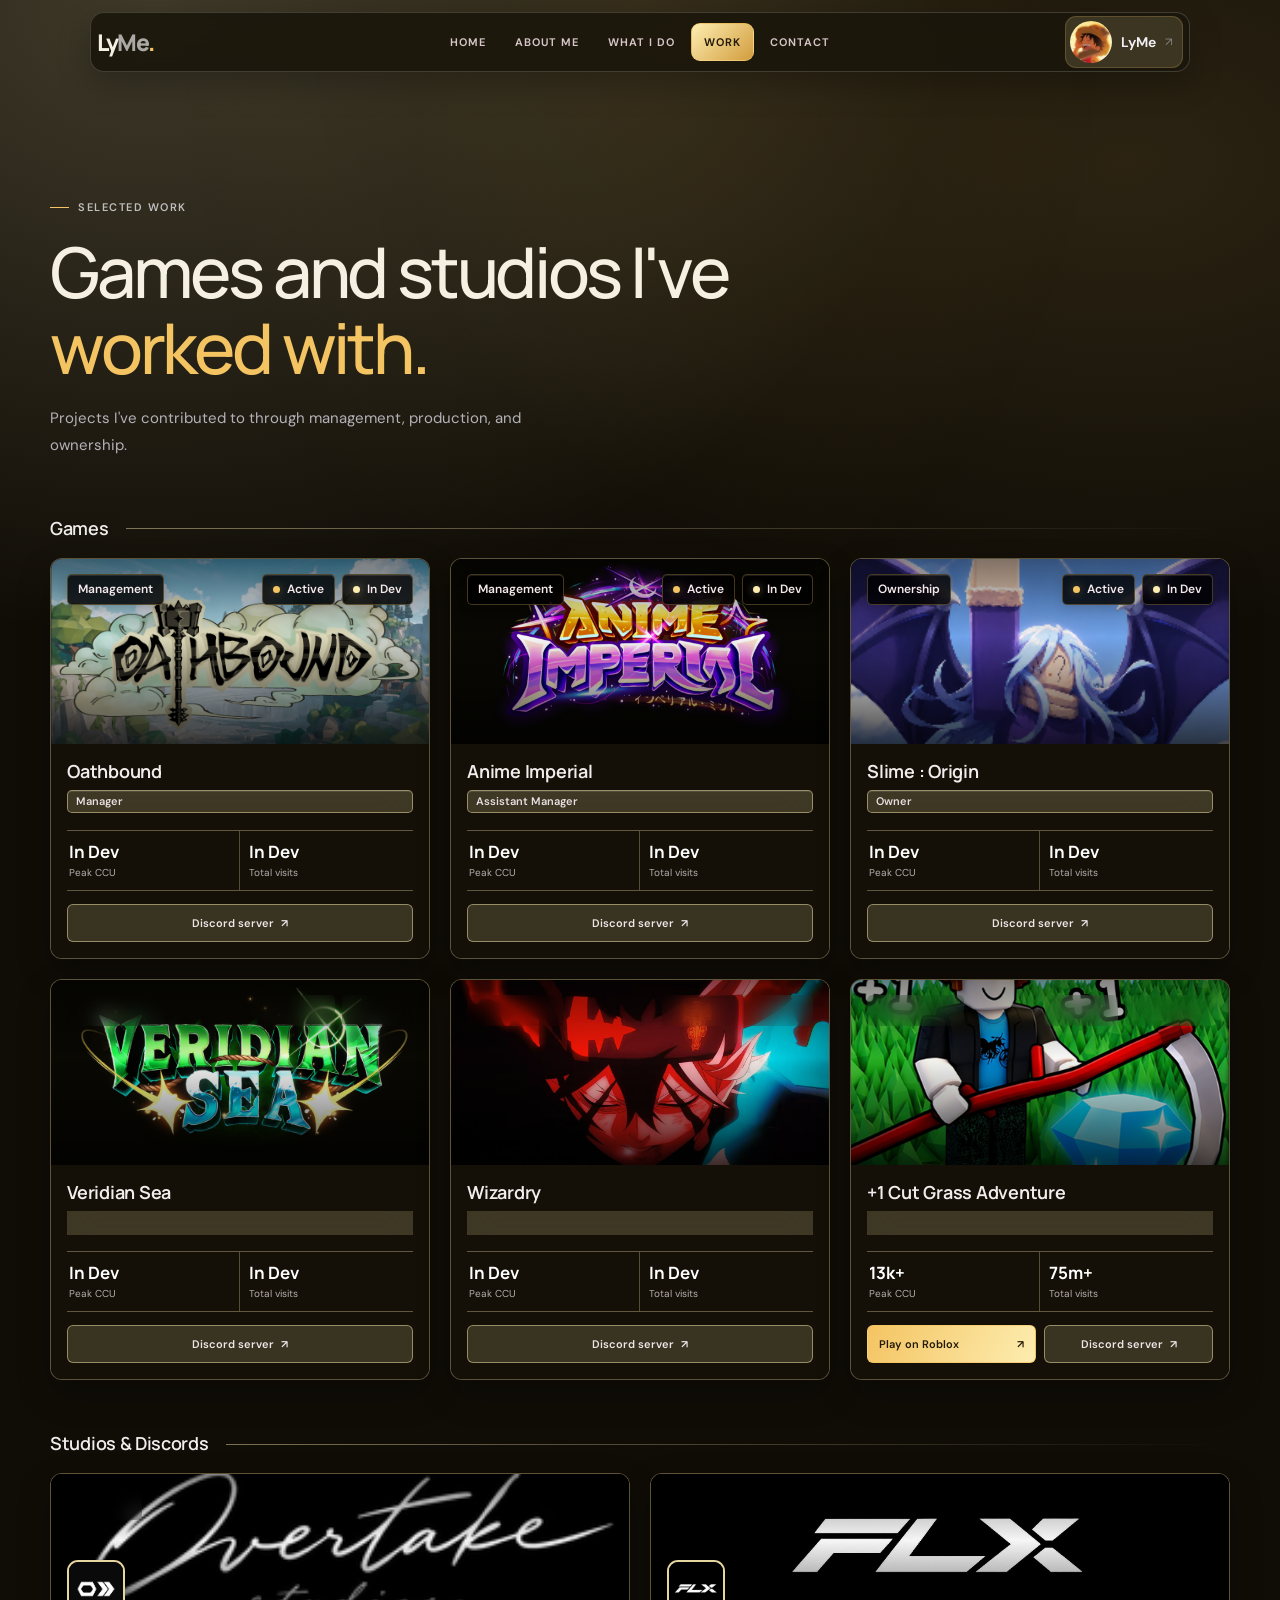
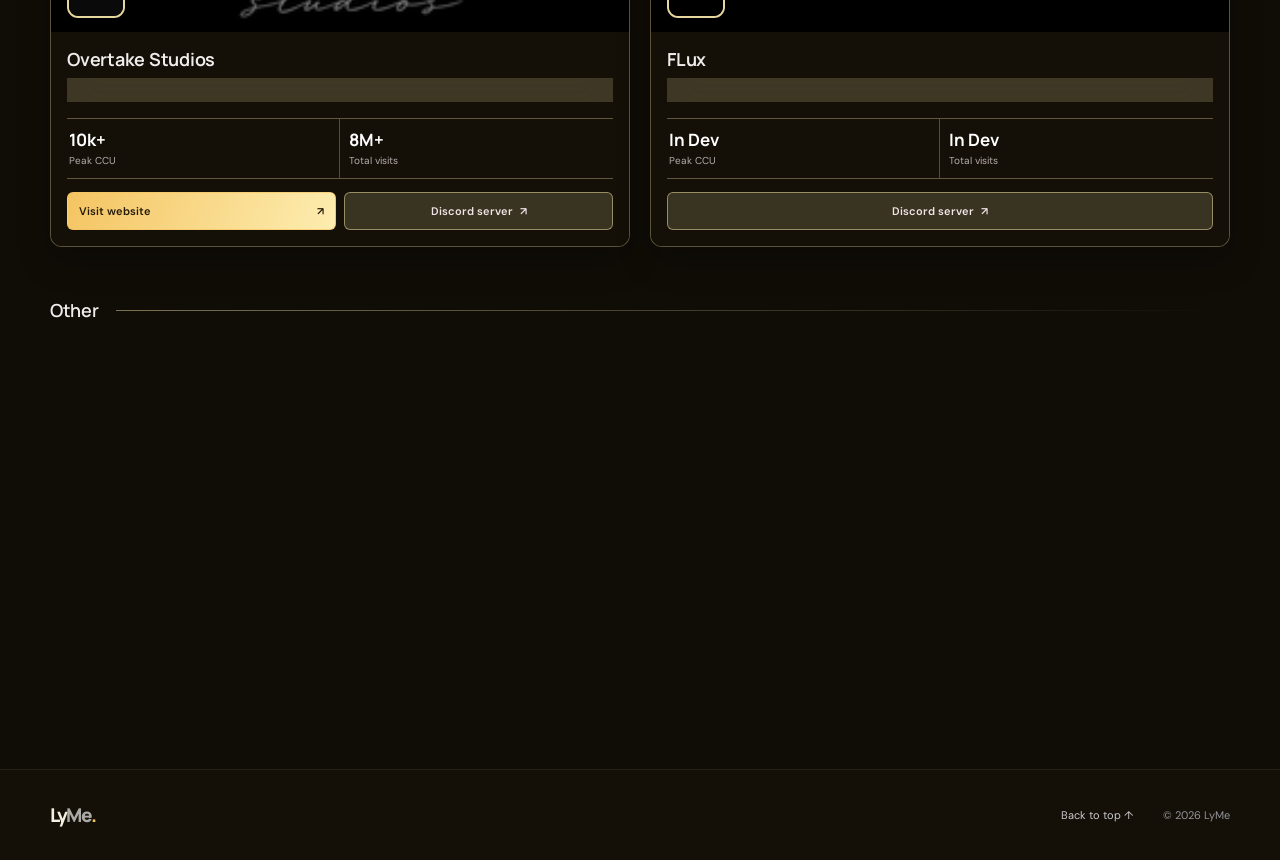
==== work.html @ c7f93bac "New Port" ====
<!doctype html>
<html lang="en">
  <head>
    <meta charset="UTF-8">
    <meta name="viewport" content="width=device-width, initial-scale=1">
    <meta name="theme-color" content="#100d07">
    <meta name="description" content="Games, studios, and communities LyMe has worked with.">
    <title>Work - LyMe</title>
    <link rel="preconnect" href="https://fonts.googleapis.com">
    <link rel="preconnect" href="https://fonts.gstatic.com" crossorigin>
    <link href="https://fonts.googleapis.com/css2?family=DM+Sans:wght@400;500;600;700&family=Manrope:wght@400;500;600;700;800&display=swap" rel="stylesheet">
    <link rel="stylesheet" href="styles.css">
    <script src="portfolio.js" defer></script>
  </head>
  <body data-page="work" data-section="work">
    <div class="page-transition" aria-hidden="true">
      <img src="pfp.jpg" alt="">
    </div>
    <a class="skip-link" href="#main">Skip to content</a>
    <header class="site-header">
      <nav class="nav shell" aria-label="Main navigation">
        <a class="wordmark" href="index.html#home" aria-label="LyMe home">Ly<span>Me</span><i>.</i></a>
        <button class="menu-toggle" type="button" aria-label="Open navigation" aria-expanded="false" aria-controls="nav-links">
          <span></span><span></span>
        </button>
        <div class="nav-links" id="nav-links">
          <a href="index.html#home">Home</a>
          <a href="index.html#about">About me</a>
          <a href="index.html#what-i-do">What I do</a>
          <a href="work.html" aria-current="page">Work</a>
          <a href="index.html#contact">Contact</a>
        </div>
        <a class="discord-chip" id="nav-discord-link" href="https://discord.com/users/1270007167541575854" aria-label="Discord profile">
          <span class="avatar-wrap avatar-wrap--small">
            <img class="discord-avatar" id="nav-avatar" alt="" hidden>
            <span class="avatar-fallback" id="nav-avatar-fallback" aria-hidden="true"></span>
          </span>
          <span class="discord-chip-copy">
            <span class="discord-name" id="nav-discord-name">LyMe</span>
          </span>
          <span class="chip-arrow" aria-hidden="true">↗</span>
        </a>
      </nav>
    </header>

    <main id="main">
      <section class="section work-section work-page-section" id="work">
        <div class="shell">
          <div class="work-page-intro reveal">
            <p class="eyebrow"><span class="eyebrow-line"></span> Selected work</p>
            <h1>Games and studios I've <span>worked with.</span></h1>
            <p>Projects I've contributed to through management, production, and ownership.</p>
          </div>
          <div id="project-groups">
            <section class="project-group" id="game-project-group" aria-labelledby="games-projects-heading">
              <div class="project-group-heading">
                <h2 id="games-projects-heading">Games</h2>
                <span aria-hidden="true"></span>
              </div>
              <div class="project-grid project-grid--games" id="game-project-grid" aria-live="polite"></div>
            </section>
            <section class="project-group" id="studio-project-group" aria-labelledby="studios-projects-heading">
              <div class="project-group-heading">
                <h2 id="studios-projects-heading">Studios &amp; Discords</h2>
                <span aria-hidden="true"></span>
              </div>
              <div class="project-grid project-grid--studios" id="studio-project-grid" aria-live="polite"></div>
            </section>
            <section class="project-group" id="other-project-group" aria-labelledby="other-projects-heading">
              <div class="project-group-heading">
                <h2 id="other-projects-heading">Other</h2>
                <span aria-hidden="true"></span>
              </div>
              <div class="project-grid project-grid--other" id="other-project-grid" aria-live="polite"></div>
            </section>
          </div>
          <div class="empty-work" id="empty-work" hidden>
            <span class="empty-mark">✳</span>
            <p>Good work takes care to show.</p>
            <span>Project details are being gathered. Check back soon.</span>
          </div>
          <template id="project-card-template">
            <article class="project-card reveal">
              <div class="game-banner">
                <img class="banner-image" alt="" loading="lazy" hidden>
                <video class="asset-video-preview" muted autoplay loop playsinline preload="metadata" hidden></video>
                <iframe class="asset-video-embed" title="Video preview" allow="autoplay; encrypted-media" loading="lazy" hidden></iframe>
                <div class="banner-placeholder" aria-hidden="true">
                  <span class="visual-orbit visual-orbit--one"></span>
                  <span class="visual-orbit visual-orbit--two"></span>
                  <span class="visual-symbol">✳</span>
                </div>
                <div class="banner-shade"></div>
                <div class="banner-topline">
                  <div class="project-tag-list" aria-label="Project tags"></div>
                  <div class="project-badges">
                    <span class="project-status project-status--lifecycle" hidden></span>
                    <span class="project-release-status" hidden></span>
                  </div>
                </div>
                <div class="project-banner-identity" hidden>
                  <img class="project-pfp" alt="" loading="lazy" hidden>
                  <span class="project-monogram" aria-hidden="true" hidden></span>
                </div>
                <button class="video-trigger" type="button" hidden aria-label="Play project video">▶ <span>Watch</span></button>
              </div>
              <div class="game-card-details">
                <h3 class="project-title"></h3>
                <span class="project-role" hidden></span>
                <p class="project-attribution" hidden></p>
                <div class="game-metrics"></div>
                <div class="game-card-links">
                  <a class="project-link" hidden target="_blank" rel="noopener noreferrer"><span class="project-link-label">View project</span><span aria-hidden="true">↗</span></a>
                  <a class="discord-server-link" hidden target="_blank" rel="noopener noreferrer"><span>Discord server</span><span aria-hidden="true">↗</span></a>
                </div>
              </div>
            </article>
          </template>
          <div class="video-modal" id="video-modal" hidden role="dialog" aria-modal="true" aria-label="Project video">
            <button class="video-close" type="button" aria-label="Close video">×</button>
            <div class="video-frame" id="video-frame"></div>
          </div>
        </div>
      </section>
    </main>

    <footer class="site-footer">
      <div class="shell footer-inner">
        <a class="wordmark footer-wordmark" href="index.html#home">Ly<span>Me</span><i>.</i></a>
        <a href="#main" class="back-to-top">Back to top ↑</a>
        <span class="copyright">© <span id="current-year"></span> LyMe</span>
      </div>
    </footer>
  </body>
</html>
---- styles.css ----
:root {
  color-scheme: dark;
  --page: #100d07;
  --panel: #191408;
  --panel-soft: rgba(244, 196, 98, 0.04);
  --text: #f5f0e2;
  --muted: #b9b09b;
  --quiet: #837b68;
  --line: rgba(253, 237, 176, 0.12);
  --accent: #f4c462;
  --accent-secondary: #fdedb0;
  --accent-rgb: 244,196,98;
  --accent-secondary-rgb: 253,237,176;
  --nav-tint-start: #f4c462;
  --nav-tint-end: #c99435;
  --hero-banner-image: url("banner.png"); /* Replace this URL to change the home hero banner. */
  --font-display: "Manrope", "DM Sans", sans-serif;
  --font-body: "DM Sans", sans-serif;
}

* { box-sizing: border-box; }
html { scroll-behavior: smooth; scroll-padding-top: 92px; }
body {
  --nav-tint-start: #f4c462;
  --nav-tint-end: #c99435;
  margin: 0;
  overflow-x: clip;
  background:
    radial-gradient(ellipse at 12% 0%, rgba(var(--accent-secondary-rgb),.2), transparent 50%),
    radial-gradient(ellipse at 88% 18%, rgba(var(--accent-rgb),.12), transparent 45%),
    var(--page);
  background-attachment: fixed;
  color: var(--text);
  font-family: var(--font-body);
  font-size: 16px;
  -webkit-font-smoothing: antialiased;
}
body::before {
  position: fixed;
  z-index: -1;
  inset: 0;
  background: radial-gradient(ellipse at 50% 2%, rgba(var(--accent-rgb),.07), transparent 52%);
  content: "";
  pointer-events: none;
}
body[data-section="about"] { --nav-tint-start: #fdedb0; --nav-tint-end: #c99435; }
body[data-section="what-i-do"] { --nav-tint-start: #f4c462; --nav-tint-end: #b9852b; }
body[data-section="work"] { --nav-tint-start: #fdedb0; --nav-tint-end: #d29d3e; }
body[data-section="contact"] { --nav-tint-start: #f4c462; --nav-tint-end: #b9852b; }
body.modal-open { overflow: hidden; }
a { color: inherit; text-decoration: none; }
button { color: inherit; font: inherit; }
button:focus-visible, a:focus-visible { outline: 2px solid var(--accent); outline-offset: 4px; }
.shell { width: min(1120px, calc(100% - 64px)); margin-inline: auto; }
.skip-link {
  position: fixed; z-index: 30; top: 10px; left: 10px; padding: 10px 14px;
  transform: translateY(-150%); border-radius: 8px; background: var(--accent); color: #fff;
}
.skip-link:focus { transform: translateY(0); }

.site-header {
  position: sticky; z-index: 10; top: 0; height: 72px; padding-top: 12px;
  background: transparent;
}
.nav { position: relative; height: 60px; display: flex; align-items: center; justify-content: space-between; }
.wordmark { font: 800 23px/1 var(--font-display); letter-spacing: -1.8px; }
.wordmark span { color: #aaa9a5; }
.wordmark i { color: var(--accent); font-style: normal; }
.nav-links { position: absolute; top: 50%; left: 50%; display: flex; align-items: center; gap: 3px; margin: 0; transform: translate(-50%, -50%); }
.nav-links a { display: inline-flex; min-height: 38px; align-items: center; justify-content: center; padding: 10px 12px; border: 1px solid transparent; border-radius: 9px; background: transparent; color: #d6c6c9; font-size: 11px; font-weight: 650; letter-spacing: 1px; text-transform: uppercase; transition: transform .2s ease, color .2s ease, border-color .2s ease, background .2s ease, box-shadow .2s ease; }
.nav-links a:hover, .nav-links a:focus-visible { transform: translateY(-1px); border-color: rgba(var(--accent-rgb),.48); background: linear-gradient(135deg, var(--accent), var(--accent-secondary)); color: #241a08; box-shadow: 0 6px 18px rgba(var(--accent-rgb),.22); }
.nav-links a[aria-current="page"], .nav-links a[aria-current="location"] { border-color: rgba(var(--accent-rgb),.48); background: linear-gradient(135deg, var(--nav-tint-start), var(--nav-tint-end)); color: #241a08; }
.nav-links a:hover::before, .nav-links a:focus-visible::before, .nav-links a[aria-current]::before { color: rgba(255,255,255,.78); }
.nav-links a:active { transform: translateY(0) scale(.98); }
.discord-chip {
  display: flex; align-items: center; gap: 9px; padding: 4px 9px 4px 4px; min-width: 0;
  border: 1px solid rgba(var(--accent-rgb),.2); border-radius: 11px;
  background: rgba(var(--accent-secondary-rgb),.14);
  box-shadow: none;
  transition: border-color .2s ease, background .2s ease, box-shadow .2s ease, transform .2s ease;
}
.discord-chip:hover { transform: translateY(-1px); border-color: rgba(var(--accent-rgb),.48); background: rgba(var(--accent-rgb),.18); box-shadow: 0 6px 18px rgba(var(--accent-rgb),.14); }
.avatar-wrap { position: relative; flex: 0 0 auto; display: grid; place-items: center; border-radius: 50%; background: #252523; }
.avatar-wrap--small { width: 42px; height: 42px; }
.avatar-wrap--large { width: 56px; height: 56px; }
.discord-avatar { width: 100%; height: 100%; border-radius: 50%; object-fit: cover; }
.avatar-fallback { display: grid; width: 100%; height: 100%; place-items: center; border-radius: 50%; background: radial-gradient(circle at 35% 25%, #41413a, #1c1c1b 75%); color: var(--accent); font: 700 15px var(--font-display); }
.discord-chip-copy { display: grid; gap: 3px; min-width: 0; }
.discord-name { overflow: hidden; max-width: 120px; color: #f3f1f5; font-size: 14px; font-weight: 650; text-overflow: ellipsis; white-space: nowrap; }
.chip-arrow { margin-left: auto; color: #85847f; font-size: 12px; }
.menu-toggle { display: none; }

.hero {
  min-height: 580px; display: grid; grid-template-columns: 1fr; align-items: center;
  padding-top: 46px; padding-bottom: 48px;
}
.hero-copy { position: relative; z-index: 1; max-width: 760px; padding-bottom: 8px; }
.eyebrow { display: flex; align-items: center; gap: 9px; margin: 0 0 25px; color: #c0bfc0; font-size: 11px; font-weight: 600; letter-spacing: 1.5px; text-transform: uppercase; }
.eyebrow-line { display: inline-block; width: 19px; height: 1px; background: var(--accent); }
h1, h2, h3, p { margin-top: 0; }
.hero h1 { margin: 0; font: 500 clamp(48px, 6.3vw, 77px)/1.04 var(--font-display); letter-spacing: -5px; }
.hero h1 span { color: var(--accent); }
.hero-intro { max-width: 455px; margin: 24px 0 27px; color: #b9b8b5; font-size: 16px; line-height: 1.8; }
.hero-intro strong { color: #e7e6e1; font-weight: 600; }
.hero-actions { display: flex; align-items: center; gap: 18px; }
.button { min-height: 48px; display: inline-flex; align-items: center; justify-content: center; gap: 16px; padding: 0 20px; border: 1px solid transparent; border-radius: 12px; font-size: 14px; font-weight: 600; transition: transform .2s ease, border-color .2s ease, background .2s ease, box-shadow .2s ease; }
.button:hover { transform: translateY(-2px); }
.button-primary { border-color: rgba(var(--accent-secondary-rgb),.55); background: linear-gradient(115deg, var(--accent), var(--accent-secondary)); color: #241a08; box-shadow: inset 0 1px 0 rgba(255,255,255,.25), 0 7px 24px rgba(var(--accent-rgb),.16); }
.button-primary:hover, .button-primary:active { background: linear-gradient(115deg, var(--accent-secondary), var(--accent)); }
.button-quiet { border-color: rgba(255,255,255,.14); background: linear-gradient(135deg, rgba(255,255,255,.09), rgba(255,255,255,.025)); color: #d1d0cc; box-shadow: inset 0 1px 0 rgba(255,255,255,.08), 0 5px 18px rgba(0,0,0,.12); backdrop-filter: blur(16px) saturate(140%); -webkit-backdrop-filter: blur(16px) saturate(140%); }
.button-quiet:hover { border-color: rgba(255,255,255,.25); background: linear-gradient(135deg, rgba(255,255,255,.13), rgba(255,255,255,.04)); box-shadow: inset 0 1px 0 rgba(255,255,255,.12), 0 8px 22px rgba(0,0,0,.18); }
.hero-footnote { display: flex; align-items: center; gap: 9px; margin-top: 57px; color: #a09f9b; font-size: 12px; }
.pulse-dot { width: 6px; height: 6px; border-radius: 50%; background: var(--accent); box-shadow: 0 0 12px rgba(var(--accent-rgb),.35); }

.signal-strip { display: grid; grid-template-columns: 1.25fr repeat(3, 1fr); align-items: center; gap: 25px; min-height: 95px; margin-top: 12px; border-top: 1px solid var(--line); border-bottom: 1px solid var(--line); }
.signal-strip > p { margin: 0; color: #a09e9b; font-size: 12px; line-height: 1.6; }
.signal-item { color: #d1cfd3; font-size: 13px; }
.signal-item span { margin-right: 12px; color: #6d6c67; font: 10px var(--font-display); }
.section { padding: 118px 0; }
.work-section { padding-bottom: 112px; }
.work-context { margin-bottom: 58px; }
.work-context-heading .eyebrow { margin-bottom: 20px; }
.work-context-heading h2 { font-size: clamp(43px, 5.5vw, 63px); }
.collaborations { display: flex; align-items: center; gap: 22px; min-height: 88px; margin-top: 42px; padding: 15px 20px; border: 1px solid rgba(var(--accent-secondary-rgb),.48); border-radius: 18px; background: linear-gradient(110deg, rgba(var(--accent-secondary-rgb),.24), rgba(0,0,0,.92)); box-shadow: inset 0 1px 0 rgba(var(--accent-rgb),.1); }
.collaborations-label { flex: 0 0 auto; color: var(--accent); font-size: 10px; font-weight: 700; letter-spacing: 1.5px; white-space: nowrap; }
.collaborator-list { display: flex; flex: 1; flex-wrap: wrap; align-items: center; gap: 10px; }
.collaborator { display: inline-flex; align-items: center; gap: 10px; min-height: 54px; padding: 7px 12px; border: 1px solid rgba(var(--accent-secondary-rgb),.46); border-radius: 12px; background: rgba(0,0,0,.76); color: #f5f0e2; font-size: 12px; font-weight: 600; transition: transform .2s ease, border-color .2s ease, background .2s ease; }
.collaborator-link:hover .collaborator { transform: translateY(-2px); border-color: rgba(var(--accent-rgb),.62); background: rgba(var(--accent-secondary-rgb),.28); }
.collaborator img { width: 36px; height: 36px; border-radius: 9px; object-fit: cover; }
.collaborator-link { display: inline-flex; border-radius: 12px; text-decoration: none; }
.collaborator-arrow { color: var(--accent); font-size: 14px; line-height: 1; }
.collaborations-empty { margin: 0; color: #aaa6b0; font-size: 12px; }
.approach-grid { display: grid; grid-template-columns: repeat(3, 1fr); gap: 36px; margin-bottom: 51px; }
.approach-card { min-height: 160px; padding: 20px; border: 1px solid rgba(255,255,255,.1); border-radius: 16px; background: linear-gradient(145deg, rgba(255,255,255,.065), rgba(255,255,255,.018) 65%, rgba(var(--accent-secondary-rgb),.07)); box-shadow: inset 0 1px 0 rgba(255,255,255,.075), 0 12px 30px rgba(0,0,0,.12); backdrop-filter: blur(18px) saturate(130%); -webkit-backdrop-filter: blur(18px) saturate(130%); }
.approach-number { display: block; margin-bottom: 19px; color: var(--accent); font: 600 12px var(--font-display); }
.approach-card h3 { margin-bottom: 9px; font: 700 16px var(--font-display); letter-spacing: -.35px; }
.approach-card p { max-width: 320px; margin: 0; color: #aaa7af; font-size: 14px; line-height: 1.8; }
.section-heading { display: flex; align-items: end; justify-content: space-between; gap: 40px; }
.section-heading .eyebrow, .about-intro .eyebrow, .contact-copy .eyebrow { margin-bottom: 20px; }
h2 { margin-bottom: 0; font: 500 clamp(37px, 5vw, 55px)/1.12 var(--font-display); letter-spacing: -3.1px; }
h2 span { color: var(--accent); }
.section-aside { max-width: 340px; margin: 0 5px 5px 0; color: #aaa9a5; font-size: 14px; line-height: 1.8; }
.work-note { display: block; margin-top: 8px; color: #85827f; font-size: 12px; }
.project-grid { display: grid; grid-template-columns: repeat(2, minmax(0, 1fr)); gap: 19px; }
.project-card { overflow: hidden; min-width: 0; border: 1px solid rgba(255,255,255,.12); border-radius: 18px; background: linear-gradient(145deg, rgba(255,255,255,.065), rgba(255,255,255,.018)); box-shadow: inset 0 1px 0 rgba(255,255,255,.075), 0 16px 40px rgba(0,0,0,.22); backdrop-filter: blur(18px) saturate(125%); -webkit-backdrop-filter: blur(18px) saturate(125%); transition: transform .25s ease, border-color .25s ease, box-shadow .25s ease; }
.project-card:hover { transform: translateY(-3px); border-color: rgba(var(--accent-rgb),.42); box-shadow: inset 0 1px 0 rgba(255,255,255,.1), 0 20px 46px rgba(0,0,0,.27), 0 0 24px rgba(var(--accent-rgb),.08); }
.game-banner { position: relative; height: 250px; overflow: hidden; background: radial-gradient(ellipse at 51% 42%, #45351b 0, #211a0d 45%, #141109 82%); }
.banner-image { position: absolute; inset: 0; width: 100%; height: 100%; object-fit: cover; object-position: center 42%; }
.asset-video-preview, .asset-video-embed { position: absolute; z-index: 0; inset: 0; width: 100%; height: 100%; border: 0; object-fit: cover; }
.asset-video-embed { pointer-events: none; }
.asset-video-preview[hidden], .asset-video-embed[hidden] { display: none; }
.project-card--video-showcase .game-banner { height: 320px; }
.project-card--video-showcase .banner-identity { right: 22px; bottom: 22px; left: 22px; }
.project-card--video-showcase .project-pfp, .project-card--video-showcase .project-monogram { display: none; }
.project-card--video-showcase .banner-title-group h3 { font-size: 26px; }
.project-card--video-showcase .video-trigger { right: 22px; bottom: 22px; min-height: 48px; padding: 12px 18px; border-color: rgba(255,255,255,.32); background: rgba(5,5,5,.72); font-size: 15px; font-weight: 700; }
.project-card--video-showcase .video-trigger span { margin-left: 7px; }
.project-card--video-showcase .video-trigger:hover { background: rgba(var(--accent-rgb),.2); }
.banner-placeholder { position: absolute; inset: 0; display: grid; place-items: center; overflow: hidden; }
.visual-orbit { position: absolute; width: 196px; height: 120px; border: 1px solid rgba(var(--accent-rgb),.25); border-radius: 50%; transform: rotate(-32deg); }
.visual-orbit--two { width: 130px; height: 196px; transform: rotate(43deg); border-color: rgba(255,255,255,.12); }
.visual-symbol { color: var(--accent); font-size: 35px; text-shadow: 0 0 24px rgba(var(--accent-rgb),.3); }
.banner-shade { position: absolute; inset: 0; background: linear-gradient(180deg, rgba(8,7,10,.55), transparent 38%, rgba(8,7,10,.12) 56%, rgba(8,7,10,.9)); }
.banner-topline { position: absolute; z-index: 1; inset: 15px 16px auto; display: flex; align-items: center; justify-content: space-between; gap: 12px; }
.project-tag-list { display: flex; flex-wrap: wrap; align-items: center; gap: 7px; max-width: calc(100% - 120px); }
.project-tag, .project-status, .project-release-status { display: inline-flex; align-items: center; min-height: 31px; padding: 6px 10px; border: 1px solid rgba(255,255,255,.2); border-radius: 10px; background: linear-gradient(135deg, rgba(24,22,27,.75), rgba(12,10,14,.55)); box-shadow: inset 0 1px 0 rgba(255,255,255,.1), 0 4px 12px rgba(0,0,0,.12); color: #f2edf4; font-size: 12px; font-weight: 600; backdrop-filter: blur(18px) saturate(140%); -webkit-backdrop-filter: blur(18px) saturate(140%); }
.project-badges { display: flex; flex-wrap: wrap; justify-content: end; gap: 7px; }
.project-status, .project-release-status { gap: 7px; }
.project-attribution { margin: 0; padding: 10px 18px 0; color: #8b8a8f; font-size: 12px; letter-spacing: .08em; text-transform: uppercase; }
.project-status::before, .project-release-status::before { width: 7px; height: 7px; border-radius: 50%; background: #9b98a0; content: ""; }
.project-status--active::before { background: var(--accent); box-shadow: 0 0 9px rgba(var(--accent-rgb),.4); }
.project-status--retired::before { background: #96919b; }
.project-release-status--in-dev::before, .project-release-status--in-development::before { background: var(--accent-secondary); box-shadow: 0 0 9px rgba(var(--accent-secondary-rgb),.4); }
.project-release-status--released::before { background: var(--accent); box-shadow: 0 0 9px rgba(var(--accent-rgb),.3); }
.project-status[hidden], .project-release-status[hidden], .banner-image[hidden], .banner-placeholder[hidden], .project-role[hidden], .video-trigger[hidden], .project-link[hidden], .discord-server-link[hidden] { display: none; }
.banner-identity { position: absolute; z-index: 1; right: 19px; bottom: 18px; left: 19px; display: flex; align-items: end; gap: 14px; }
.project-pfp, .project-monogram { display: grid; flex: 0 0 68px; width: 68px; height: 68px; place-items: center; overflow: hidden; border: 2px solid rgba(var(--accent-secondary-rgb),.8); border-radius: 15px; background: #241f10; box-shadow: 0 5px 20px rgba(0,0,0,.42); color: var(--accent); font: 700 21px var(--font-display); }
.project-pfp { object-fit: cover; }
.project-pfp[hidden], .project-monogram[hidden] { display: none; }
.banner-title-group { min-width: 0; padding-bottom: 2px; }
.banner-title-group h3 { margin: 0 0 5px; color: #fff; font: 700 23px/1.15 var(--font-display); letter-spacing: -.5px; text-shadow: 0 2px 12px rgba(0,0,0,.5); }
.project-role { display: inline-flex; align-items: center; min-height: 25px; padding: 4px 9px; border: 1px solid rgba(255,255,255,.23); border-radius: 9px; background: linear-gradient(135deg, rgba(24,22,27,.72), rgba(12,10,14,.53)); box-shadow: inset 0 1px 0 rgba(255,255,255,.1); color: #f0eaf2; font-size: 12px; font-weight: 600; backdrop-filter: blur(16px); -webkit-backdrop-filter: blur(16px); }
.video-trigger { position: absolute; z-index: 2; right: 15px; bottom: 16px; padding: 9px 12px; border: 1px solid rgba(255,255,255,.22); border-radius: 11px; background: linear-gradient(135deg, rgba(20,18,22,.78), rgba(5,5,5,.62)); box-shadow: inset 0 1px 0 rgba(255,255,255,.1), 0 7px 20px rgba(0,0,0,.2); font-size: 12px; cursor: pointer; backdrop-filter: blur(18px) saturate(140%); -webkit-backdrop-filter: blur(18px) saturate(140%); transition: color .2s ease, background .2s ease, border-color .2s ease, transform .2s ease, box-shadow .2s ease; }
.video-trigger:hover { transform: translateY(-2px); border-color: rgba(var(--accent-rgb),.62); background: rgba(var(--accent-rgb),.18); color: #f8f0db; box-shadow: 0 5px 18px rgba(var(--accent-rgb),.18); }
.video-trigger:focus-visible { outline: 2px solid var(--accent); outline-offset: 3px; }
.video-trigger span { margin-left: 5px; }
.game-card-details { padding: 0 18px 15px; background: linear-gradient(145deg, rgba(255,255,255,.018), rgba(255,255,255,.006)); }
.game-metrics { display: grid; grid-template-columns: repeat(4, minmax(0, 1fr)); border-bottom: 1px solid rgba(255,255,255,.09); }
.game-metrics:empty { display: none; }
.game-metric { display: grid; align-content: start; gap: 5px; min-width: 0; padding: 15px 9px 14px; border-right: 1px solid rgba(255,255,255,.08); }
.game-metric:first-child { padding-left: 2px; }
.game-metric:last-child { border-right: 0; }
.game-metric strong { overflow: hidden; color: #f4eff7; font: 700 18px/1.15 var(--font-display); text-overflow: ellipsis; white-space: nowrap; }
.game-metric span { color: #a9a4ae; font-size: 11px; line-height: 1.35; }
.game-card-links { display: flex; flex-wrap: wrap; gap: 17px; padding-top: 13px; }
.project-link, .discord-server-link { display: inline-flex; align-items: center; gap: 7px; color: #d8d2de; font-size: 12px; font-weight: 600; }
.project-link:hover { color: var(--accent); }
.discord-server-link:hover { color: var(--accent); }
.project-link span { margin-left: 5px; color: var(--accent); }
.project-status[hidden], .banner-image[hidden], .banner-placeholder[hidden], .project-role[hidden], .video-trigger[hidden], .project-link[hidden], .discord-server-link[hidden] { display: none; }
.empty-work { display: grid; min-height: 205px; place-content: center; justify-items: center; border: 1px dashed rgba(255,255,255,.12); border-radius: 13px; background: radial-gradient(ellipse at 50% 100%, rgba(var(--accent-secondary-rgb),.1), transparent 55%); text-align: center; }
.empty-work[hidden] { display: none; }
.empty-mark { margin-bottom: 10px; color: var(--accent); font-size: 20px; }
.empty-work p { margin-bottom: 8px; color: #e4e1e6; font: 500 17px var(--font-display); }
.empty-work > span:last-child { color: #aaa7af; font-size: 13px; }

.about-section { border-top: 1px solid rgba(255,255,255,.065); border-bottom: 1px solid rgba(255,255,255,.065); background: linear-gradient(110deg, rgba(255,255,255,.012), transparent 55%, rgba(var(--accent-secondary-rgb),.055)); }
.about-layout { display: grid; grid-template-columns: 1fr .9fr; align-items: center; gap: 100px; }
.about-intro h2 { margin-bottom: 24px; }
.about-intro > p:not(.eyebrow) { max-width: 460px; margin-bottom: 16px; color: #b9b7bd; font-size: 15px; line-height: 1.85; }
.text-link { display: inline-flex; gap: 15px; margin-top: 13px; color: #e5e2e8; font-size: 13px; }
.text-link span { color: var(--accent); }
.about-panel { position: relative; overflow: hidden; padding: 25px; border: 1px solid rgba(255,255,255,.13); border-radius: 18px; background: linear-gradient(140deg, rgba(255,255,255,.085), rgba(255,255,255,.025) 60%, rgba(var(--accent-secondary-rgb),.07)); box-shadow: inset 0 1px 0 rgba(255,255,255,.09), 0 22px 55px rgba(0,0,0,.24); backdrop-filter: blur(24px) saturate(135%); -webkit-backdrop-filter: blur(24px) saturate(135%); }
.about-panel::before { position: absolute; top: -100px; right: -100px; width: 220px; height: 220px; border-radius: 50%; background: rgba(var(--accent-rgb),.08); content: ""; filter: blur(35px); }
.panel-heading { position: relative; display: flex; align-items: center; justify-content: space-between; padding-bottom: 19px; border-bottom: 1px solid var(--line); color: #dedce1; font-size: 11px; letter-spacing: 1.1px; }
.panel-status { display: inline-flex; align-items: center; gap: 6px; color: #aaa7af; font-size: 11px; letter-spacing: 0; }
.panel-status i { width: 5px; height: 5px; border-radius: 50%; background: var(--accent); }
.skill-group { position: relative; margin-top: 24px; }
.skill-label { display: block; margin-bottom: 12px; color: #aaa7af; font-size: 10px; letter-spacing: 1px; }
.skill-pills { display: flex; flex-wrap: wrap; gap: 7px; }
.skill-pills span { padding: 8px 11px; border: 1px solid rgba(255,255,255,.11); border-radius: 9px; background: linear-gradient(135deg, rgba(255,255,255,.065), rgba(255,255,255,.018)); box-shadow: inset 0 1px 0 rgba(255,255,255,.055); color: #d3d1d6; font-size: 12px; backdrop-filter: blur(12px); -webkit-backdrop-filter: blur(12px); }
.panel-foot { display: flex; align-items: center; gap: 12px; margin-top: 27px; padding-top: 18px; border-top: 1px solid var(--line); color: #aaa7af; font-size: 12px; line-height: 1.7; }
.foot-star { color: var(--accent); font-size: 17px; }

.contact-section { position: relative; overflow: hidden; padding: 112px 0; }
.contact-glow { position: absolute; top: -170px; left: 22%; width: 590px; height: 400px; border-radius: 50%; background: radial-gradient(ellipse, rgba(var(--accent-secondary-rgb),.17), transparent 68%); filter: blur(18px); pointer-events: none; }
.contact-layout { position: relative; display: grid; grid-template-columns: 1fr .82fr; align-items: center; gap: 100px; }
.contact-copy h2 { margin-bottom: 19px; }
.contact-copy > p:not(.eyebrow) { max-width: 390px; margin-bottom: 22px; color: #b9b7bd; font-size: 15px; line-height: 1.8; }
.contact-button { gap: 12px; }
.contact-button svg { width: 16px; height: 16px; fill: currentColor; }
.contact-button span:last-child { margin-left: 10px; }
.contact-note { display: block; max-width: 310px; margin-top: 10px; color: #aaa7af; font-size: 12px; line-height: 1.6; }
.glass-panel { border: 1px solid rgba(255,255,255,.14); border-radius: 18px; background: linear-gradient(135deg, rgba(255,255,255,.085), rgba(255,255,255,.025) 60%, rgba(var(--accent-secondary-rgb),.06)); box-shadow: inset 0 1px 0 rgba(255,255,255,.1), 0 24px 58px rgba(0,0,0,.28); backdrop-filter: blur(26px) saturate(140%); -webkit-backdrop-filter: blur(26px) saturate(140%); }
.contact-profile { --profile-tilt: perspective(900px) rotateX(var(--profile-tilt-x, 0deg)) rotateY(var(--profile-tilt-y, 0deg)); overflow: hidden; padding: 0; transform: var(--profile-tilt) rotate(-1deg); transform-style: preserve-3d; will-change: transform; box-shadow: 0 28px 65px rgba(0,0,0,.48), 0 8px 24px rgba(var(--accent-rgb),.08); }
.profile-banner { position: relative; display: flex; height: 150px; align-items: start; overflow: hidden; padding: 20px 22px; background: #1b170d; }
.profile-banner-image { position: absolute; z-index: 0; inset: 0; display: block; width: 100%; height: 100%; object-fit: cover; }
.profile-banner-image[hidden] { display: none; }
.profile-banner::before { position: absolute; z-index: 0; inset: 0; background: radial-gradient(ellipse at 78% 32%, rgba(var(--accent-rgb),.2), transparent 43%), linear-gradient(125deg, #201707, #080808 62%, #090807); content: ""; }
.profile-banner.has-custom-banner::before { background: linear-gradient(180deg, rgba(0,0,0,.4), transparent 40%, rgba(0,0,0,.18)); }
.profile-banner::after { position: absolute; right: -28px; bottom: -88px; width: 230px; height: 160px; border: 1px solid rgba(230,190,240,.16); border-radius: 50%; content: ""; transform: rotate(-28deg); }
.profile-banner::after { right: 13px; bottom: -105px; width: 170px; border-color: rgba(255,255,255,.1); transform: rotate(27deg); }
.profile-banner.has-custom-banner::after { opacity: .35; }
.profile-banner span { position: relative; z-index: 1; padding: 6px 9px; border: 1px solid rgba(var(--accent-secondary-rgb),.38); border-radius: 5px; background: rgba(16,13,7,.76); color: var(--accent-secondary); font-size: 10px; font-weight: 700; letter-spacing: 1px; text-shadow: 0 1px 3px rgba(0,0,0,.7); }
.profile-content { padding: 0 22px 23px; }
.contact-profile .avatar-wrap--large { z-index: 1; width: 112px; height: 112px; margin-top: -56px; border: 4px solid #1b170d; border-radius: 25px; background: #28200e; box-shadow: 0 8px 26px rgba(0,0,0,.45); }
.contact-profile .discord-avatar, .contact-profile .avatar-fallback { border-radius: 20px; }
.contact-profile h3 { overflow: hidden; margin: 13px 0 3px; color: #f4f0f5; font: 700 22px/1.2 var(--font-display); letter-spacing: -.45px; text-overflow: ellipsis; white-space: nowrap; }
.profile-handle { margin: 0; color: #aaa5ad; font-size: 13px; }
.profile-tags { display: flex; flex-wrap: wrap; gap: 7px; margin-top: 17px; }
.profile-tags span { padding: 6px 9px; border: 1px solid rgba(255,255,255,.12); border-radius: 9px; background: linear-gradient(135deg, rgba(255,255,255,.07), rgba(255,255,255,.02)); box-shadow: inset 0 1px 0 rgba(255,255,255,.06); color: #d3cdd7; font-size: 10px; backdrop-filter: blur(12px); -webkit-backdrop-filter: blur(12px); }
.profile-bio { margin: 15px 0 0; color: #b9b5bd; font-size: 12px; line-height: 1.75; }
.profile-arrow { color: #b5b4ad; }

.site-footer { border-top: 1px solid rgba(255,255,255,.07); }
.footer-inner { min-height: 83px; display: flex; align-items: center; gap: 30px; }
.footer-wordmark { font-size: 19px; }
.back-to-top { margin-left: auto; color: #cbc8cf; font-size: 11px; }
.copyright { color: #96939b; font-size: 11px; }

.video-modal { position: fixed; z-index: 30; inset: 0; display: grid; place-items: center; padding: 28px; background: rgba(0,0,0,.74); backdrop-filter: blur(20px) saturate(125%); -webkit-backdrop-filter: blur(20px) saturate(125%); }
.video-modal[hidden] { display: none; }
.video-frame { width: min(900px, 100%); aspect-ratio: 16 / 9; overflow: hidden; border: 1px solid rgba(255,255,255,.2); border-radius: 18px; background: #000; box-shadow: inset 0 1px 0 rgba(255,255,255,.12), 0 28px 80px rgba(0,0,0,.52); }
.video-frame iframe, .video-frame video { width: 100%; height: 100%; border: 0; }
.video-close { position: absolute; top: 22px; right: 25px; width: 40px; height: 40px; border: 1px solid rgba(255,255,255,.24); border-radius: 50%; background: linear-gradient(135deg, rgba(255,255,255,.18), rgba(255,255,255,.055)); box-shadow: inset 0 1px 0 rgba(255,255,255,.15), 0 6px 18px rgba(0,0,0,.2); font-size: 24px; cursor: pointer; backdrop-filter: blur(18px); -webkit-backdrop-filter: blur(18px); }
.reveal { opacity: 0; transform: translateY(15px); transition: opacity .65s ease, transform .65s cubic-bezier(.2,.65,.3,1); }
.reveal.is-visible { opacity: 1; transform: translateY(0); }
.contact-profile.reveal { transform: var(--profile-tilt) rotate(-1deg) translateY(15px); }
.contact-profile.reveal.is-visible { transform: var(--profile-tilt) rotate(-1deg); }

@media (min-width: 1300px) { .hero { min-height: 625px; } }
@media (max-width: 850px) {
  .shell { width: min(100% - 44px, 700px); }
  .nav-links { gap: 3px; }
  .nav-links a { padding: 7px 6px; font-size: 12px; }
  .discord-chip { min-width: 155px; }
  .hero { min-height: 515px; }
  .hero h1 { font-size: clamp(48px, 7vw, 64px); letter-spacing: -3.8px; }
  .signal-strip { gap: 13px; }
  .signal-item { font-size: 12px; }
  .signal-item span { margin-right: 6px; }
  .about-layout, .contact-layout { gap: 44px; }
  .work-context { margin-bottom: 39px; }
  .work-context-heading h2 { font-size: clamp(42px, 7vw, 55px); }
  .approach-grid { gap: 20px; }
}
@media (max-width: 620px) {
  html { scroll-padding-top: 72px; }
  .shell { width: calc(100% - 38px); }
  .site-header { height: 66px; }
  .wordmark { font-size: 21px; }
  .nav { gap: 10px; }
  .menu-toggle { width: 36px; height: 36px; display: grid; align-content: center; justify-content: center; gap: 5px; order: 3; padding: 0; border: 1px solid rgba(255,255,255,.16); border-radius: 12px; background: linear-gradient(135deg, rgba(255,255,255,.1), rgba(255,255,255,.025)); box-shadow: inset 0 1px 0 rgba(255,255,255,.08); backdrop-filter: blur(16px); -webkit-backdrop-filter: blur(16px); }
  .menu-toggle span { width: 14px; height: 1px; background: #e3e2dc; transition: transform .2s ease; }
  .menu-toggle[aria-expanded="true"] span:first-child { transform: translateY(3px) rotate(45deg); }
  .menu-toggle[aria-expanded="true"] span:last-child { transform: translateY(-3px) rotate(-45deg); }
  .nav-links { position: absolute; top: 65px; right: 0; left: 0; display: none; margin: 0; padding: 9px 19px 15px; transform: none; border-bottom: 1px solid var(--line); background: linear-gradient(180deg, rgba(34,15,18,.97), rgba(14,8,10,.95)); backdrop-filter: blur(26px) saturate(140%); -webkit-backdrop-filter: blur(26px) saturate(140%); }
  .nav-links.is-open { display: grid; gap: 6px; }
  .nav-links a { justify-content: flex-start; padding: 12px 14px; }
  .discord-chip { min-width: 0; gap: 8px; margin-left: auto; padding: 5px 9px 5px 5px; border-radius: 14px; }
  .avatar-wrap--small { width: 35px; height: 35px; }
  .discord-name { max-width: 75px; font-size: 12px; }
  .chip-arrow { display: none; }
  .hero { min-height: unset; grid-template-columns: 1fr; padding-top: 67px; padding-bottom: 31px; }
  .eyebrow { margin-bottom: 19px; font-size: 10px; }
  .hero h1 { font-size: clamp(47px, 13vw, 67px); letter-spacing: -3.7px; }
  .hero-intro { max-width: 430px; margin: 18px 0 22px; font-size: 15px; }
  .button { min-height: 46px; padding-inline: 16px; font-size: 13px; }
  .hero-footnote { margin-top: 26px; font-size: 11px; }
  .signal-strip { grid-template-columns: 1fr 1fr; gap: 16px 12px; min-height: 0; padding: 20px 0; }
  .signal-strip > p { font-size: 11px; }
  .signal-item { font-size: 12px; }
  .section { padding: 81px 0; }
  .work-context { margin-bottom: 35px; }
  .work-context-heading h2 { font-size: clamp(39px, 10vw, 48px); }
  .collaborations { align-items: flex-start; flex-direction: column; gap: 11px; padding: 15px; }
  .collaborator-list { width: 100%; }
  .approach-grid { grid-template-columns: 1fr; gap: 9px; margin-bottom: 40px; }
  .approach-card { display: grid; grid-template-columns: 28px 1fr; column-gap: 12px; min-height: 0; padding: 15px; border-radius: 14px; }
  .approach-number { grid-row: 1 / span 2; margin: 2px 0 0; }
  .approach-card h3 { margin-bottom: 5px; font-size: 15px; }
  .approach-card p { max-width: 330px; font-size: 12px; }
  .section-heading { display: block; }
  h2 { font-size: clamp(37px, 10vw, 48px); letter-spacing: -2.4px; }
  .section-aside { max-width: 300px; margin: 15px 0 0; font-size: 13px; }
  .work-toolbar { align-items: start; gap: 12px; margin-top: 30px; }
  .project-grid { grid-template-columns: 1fr; gap: 12px; }
  .game-banner { height: 220px; }
  .project-card--video-showcase .game-banner { height: 260px; }
  .project-card--video-showcase .banner-identity { right: 13px; bottom: 14px; left: 13px; }
  .project-card--video-showcase .banner-title-group h3 { font-size: 20px; }
  .project-card--video-showcase .video-trigger { right: 13px; bottom: 14px; min-height: 42px; padding: 10px 13px; font-size: 13px; }
  .banner-topline { inset: 12px 12px auto; }
  .project-tag, .project-status, .project-release-status { min-height: 29px; padding: 5px 8px; font-size: 11px; }
  .banner-identity { right: 13px; bottom: 14px; left: 13px; gap: 10px; }
  .project-pfp, .project-monogram { flex-basis: 58px; width: 58px; height: 58px; border-radius: 12px; }
  .banner-title-group h3 { font-size: 20px; }
  .game-card-details { padding: 0 12px 12px; }
  .game-metrics { grid-template-columns: repeat(2, minmax(0, 1fr)); }
  .game-metric:nth-child(2) { border-right: 0; }
  .game-metric:nth-child(n+3) { border-top: 1px solid rgba(255,255,255,.08); }
  .game-metric { padding: 12px 8px; }
  .game-metric strong { font-size: 16px; }
  .game-metric span { font-size: 10px; }
  .about-layout, .contact-layout { grid-template-columns: 1fr; gap: 34px; }
  .about-section { padding: 78px 0; }
  .about-intro > p:not(.eyebrow) { font-size: 14px; }
  .about-panel { padding: 19px; }
  .contact-section { padding: 80px 0; }
  .contact-copy > p:not(.eyebrow) { font-size: 14px; }
  .profile-content { padding-right: 17px; padding-left: 17px; }
  .contact-profile h3 { font-size: 20px; }
  .footer-inner { min-height: 76px; flex-wrap: wrap; gap: 6px 14px; padding-top: 14px; padding-bottom: 14px; }
  .back-to-top { margin-left: 0; }
  .copyright { margin-left: auto; }
}

.shell { width: min(1180px, calc(100% - 64px)); }
.site-header { height: 72px; padding-top: 12px; border: 0; background: transparent; backdrop-filter: none; -webkit-backdrop-filter: none; }
.nav.shell { width: min(1100px, calc(100% - 44px)); height: 60px; padding: 6px; border: 1px solid rgba(255,255,255,.16); border-radius: 14px; background: rgba(27,22,12,.91); box-shadow: 0 12px 32px rgba(0,0,0,.26); backdrop-filter: blur(22px) saturate(135%); -webkit-backdrop-filter: blur(22px) saturate(135%); }
.hero { position: relative; isolation: isolate; overflow: clip; min-height: min(832px, 100svh); margin-top: -72px; padding-top: 157px; padding-bottom: 76px; }
.hero::before { position: absolute; z-index: -1; inset: 0; background-color: var(--page); background-image: linear-gradient(90deg, rgba(16,12,4,.72) 0%, rgba(16,12,4,.5) 48%, rgba(16,12,4,.35) 100%), radial-gradient(ellipse at 82% 55%, rgba(var(--accent-secondary-rgb),.16), transparent 48%), var(--hero-banner-image); background-position: center; background-size: cover; content: ""; pointer-events: none; filter: sepia(.12) saturate(1.1) brightness(1.08); }
.hero::after { position: absolute; z-index: -1; right: 0; bottom: 0; left: 0; height: 38%; background: linear-gradient(180deg, transparent, var(--page)); content: ""; pointer-events: none; }
.hero.shell { width: 100%; max-width: none; margin-inline: 0; padding-right: max(32px, calc((100% - 1180px) / 2)); padding-left: max(32px, calc((100% - 1180px) / 2)); }
.hero-copy { max-width: 1100px; padding-bottom: 0; }
.hero-copy.reveal { opacity: 1; transform: none; transition: none; }
.hero .eyebrow { margin-bottom: 28px; font-family: var(--font-display); font-size: 10px; letter-spacing: 1.8px; }
.hero h1 { max-width: 1120px; font-size: clamp(58px, 6.1vw, 88px); line-height: 1; letter-spacing: -.075em; }
.hero h1 span { color: var(--accent); }
.hero-intro { max-width: 570px; margin-top: 28px; font-size: 16px; }
.hero-footnote { margin-top: 39px; }
.signal-strip.reveal { opacity: 1; transform: none; transition: none; }
.signal-strip { min-height: 104px; margin-top: 0; }
.section { padding-top: 128px; padding-bottom: 128px; }
.work-context { align-items: start; gap: 9vw; margin-bottom: 68px; }
.work-context-heading h2 { max-width: 520px; }
.approach-grid { gap: 30px; margin-bottom: 74px; }
.approach-card { min-height: 145px; padding: 19px 0 0; border: 0; border-top: 1px solid var(--line); border-radius: 0; background: transparent; box-shadow: none; backdrop-filter: none; -webkit-backdrop-filter: none; }
.approach-number { margin-bottom: 22px; font-family: ui-monospace, SFMono-Regular, Consolas, monospace; font-size: 11px; }
.approach-card h3 { font-size: 17px; }
.section-heading { align-items: start; }
.section-aside { margin-top: 30px; }
.project-grid { gap: 17px; }
.project-card { border-radius: 9px; background: #141007; box-shadow: 0 12px 32px rgba(0,0,0,.2); backdrop-filter: none; -webkit-backdrop-filter: none; }
.game-banner { height: 275px; }
.project-tag, .project-status, .project-release-status { border-radius: 6px; backdrop-filter: blur(10px); -webkit-backdrop-filter: blur(10px); }
.game-card-details { background: #141007; }
.about-layout { gap: 9vw; }
.about-panel { border-radius: 9px; background: #141007; box-shadow: 0 16px 40px rgba(0,0,0,.2); backdrop-filter: none; -webkit-backdrop-filter: none; }
.about-panel::before { right: 0; width: 160px; }
.skill-pills span { border-radius: 5px; background: #1c180d; box-shadow: none; backdrop-filter: none; -webkit-backdrop-filter: none; }
.contact-section { padding-top: 128px; padding-bottom: 128px; }
.contact-glow { left: 22%; width: min(590px, 55%); }
.contact-layout { gap: 9vw; }
.contact-profile { border-radius: 9px; transform: var(--profile-tilt); box-shadow: 0 18px 45px rgba(0,0,0,.3); }
.contact-profile.reveal { transform: var(--profile-tilt) translateY(15px); }
.contact-profile.reveal.is-visible { transform: var(--profile-tilt) translateY(0); }
.profile-content { padding-bottom: 25px; }
.profile-tags span { border-radius: 5px; background: rgba(255,255,255,.035); box-shadow: none; backdrop-filter: none; -webkit-backdrop-filter: none; }
.site-footer { background: #141007; }
.footer-inner { min-height: 90px; }

@media (max-width: 850px) {
  .shell { width: min(calc(100% - 44px), 700px); }
  .hero { min-height: 570px; }
  .hero h1 { font-size: clamp(56px, 8vw, 76px); }
  .nav-links { gap: 3px; }
  .nav-links a { font-size: 12px; }
  .work-context { margin-bottom: 39px; }
  .approach-grid { gap: 20px; }
  .about-layout, .contact-layout { gap: 48px; }
}

@media (max-width: 620px) {
  .shell { width: calc(100% - 38px); }
  .site-header { height: 66px; }
  .hero { min-height: 0; margin-top: -66px; padding-top: 141px; padding-bottom: 54px; }
  .hero.shell { padding-right: 19px; padding-left: 19px; }
  .hero::after { height: 55%; }
  .hero h1 { font-size: clamp(48px, 12.5vw, 66px); line-height: 1.03; letter-spacing: -.075em; }
  .hero-intro { margin-top: 23px; font-size: 15px; }
  .hero-footnote { margin-top: 29px; }
  .signal-strip { min-height: 0; padding-top: 20px; padding-bottom: 20px; }
  .section { padding-top: 86px; padding-bottom: 86px; }
  .work-context { gap: 23px; margin-bottom: 46px; }
  .approach-grid { gap: 12px; margin-bottom: 53px; }
  .approach-card { min-height: 0; padding-top: 14px; }
  .approach-number { grid-row: 1 / span 2; margin-bottom: 0; }
  .section-aside { margin-top: 14px; }
  .project-grid { gap: 14px; }
  .game-banner { height: 230px; }
  .contact-section { padding-top: 86px; padding-bottom: 86px; }
  .contact-profile.reveal { transform: var(--profile-tilt) translateY(15px); }
  .contact-profile.reveal.is-visible { transform: var(--profile-tilt) translateY(0); }
}

@media (max-width: 780px) {
  .site-header { height: 66px; padding-top: 10px; }
  .nav.shell { width: calc(100% - 38px); height: 56px; padding: 5px; }
  .wordmark { font-size: 21px; }
  .nav { gap: 10px; }
  .hero { min-height: min(832px, 100svh); margin-top: -66px; padding-top: 151px; }
  .menu-toggle { width: 36px; height: 36px; display: grid; align-content: center; justify-content: center; gap: 5px; order: 3; padding: 0; border: 1px solid rgba(var(--accent-rgb),.32); border-radius: 12px; background: rgba(var(--accent-secondary-rgb),.2); box-shadow: none; transition: transform .2s ease, border-color .2s ease, background .2s ease; }
  .menu-toggle:hover { transform: translateY(-1px); border-color: rgba(var(--accent-rgb),.6); background: rgba(var(--accent-rgb),.24); }
  .menu-toggle span { width: 14px; height: 1px; background: #e3e2dc; transition: transform .2s ease; }
  .menu-toggle[aria-expanded="true"] span:first-child { transform: translateY(3px) rotate(45deg); }
  .menu-toggle[aria-expanded="true"] span:last-child { transform: translateY(-3px) rotate(-45deg); }
  .nav-links { top: calc(100% + 8px); right: 0; left: 0; display: none; width: auto; margin: 0; padding: 8px; transform: none; border: 1px solid rgba(var(--accent-rgb),.3); border-radius: 14px; background: rgba(28,22,10,.98); box-shadow: 0 12px 30px rgba(0,0,0,.32); backdrop-filter: blur(24px); -webkit-backdrop-filter: blur(24px); }
  .nav-links.is-open { display: grid; gap: 4px; }
  .nav-links a { min-height: 42px; justify-content: flex-start; padding: 11px 13px; font-size: 12px; }
  .discord-chip { min-width: 0; gap: 8px; margin-left: auto; padding: 4px 8px 4px 4px; border-radius: 12px; }
  .avatar-wrap--small { width: 35px; height: 35px; }
  .discord-name { max-width: 75px; font-size: 12px; }
  .chip-arrow { display: none; }
}

@media (max-width: 620px) {
  .hero { min-height: 0; padding-top: 141px; }
}

@media (prefers-reduced-motion: reduce) {
  *, *::before, *::after { scroll-behavior: auto !important; animation-duration: .01ms !important; animation-iteration-count: 1 !important; transition-duration: .01ms !important; }
  .reveal { opacity: 1; transform: none; }
  .contact-profile.reveal, .contact-profile.reveal.is-visible { transform: none; }
}

#project-groups { display: grid; gap: 48px; }
.project-group[hidden] { display: none; }
.project-grid--games { grid-template-columns: repeat(3, minmax(0, 1fr)); gap: 20px; }
.project-grid--studios { grid-template-columns: repeat(2, minmax(0, 1fr)); gap: 20px; }
.project-grid--other { grid-template-columns: repeat(3, minmax(0, 1fr)); gap: 20px; }
.project-group-heading { display: flex; align-items: center; gap: 17px; margin: 0 0 17px; }
.project-group-heading h2, .project-group-heading h3 { margin: 0; color: #f1eded; font: 600 18px/1.3 var(--font-display); letter-spacing: -.3px; }

.page-transition {
  position: fixed;
  z-index: 20;
  inset: 0;
  display: grid;
  place-items: center;
  transform: translateY(-102%);
  background:
    radial-gradient(ellipse at 50% 50%, rgba(var(--accent-rgb),.2), transparent 34%),
    linear-gradient(135deg, #1d170b, #100d07 62%, #211907);
  pointer-events: none;
  animation: page-curtain-reveal .8s cubic-bezier(.76, 0, .24, 1) both;
}

.page-transition img {
  width: clamp(160px, 30vw, 280px);
  aspect-ratio: 1;
  border: 4px solid rgba(var(--accent-secondary-rgb),.9);
  border-radius: 50%;
  object-fit: cover;
  box-shadow: 0 0 0 12px rgba(var(--accent-rgb),.12), 0 0 90px rgba(var(--accent-rgb),.34);
}

.page-leaving .page-transition {
  animation: page-curtain-cover .52s cubic-bezier(.76, 0, .24, 1) both;
}

.page-returning .page-transition {
  animation: page-curtain-reveal .8s cubic-bezier(.76, 0, .24, 1) both;
}

@keyframes page-curtain-reveal {
  from { transform: translateY(0); }
  to { transform: translateY(-102%); }
}

@keyframes page-curtain-cover {
  from { transform: translateY(-102%); }
  to { transform: translateY(0); }
}

@media (prefers-reduced-motion: reduce) {
  .page-transition { transform: translateY(-102%); animation: none; }
}
.project-group-heading > span { height: 1px; flex: 1; background: linear-gradient(90deg, rgba(var(--accent-secondary-rgb),.45), transparent); }
.project-card { display: flex; flex-direction: column; border: 1px solid rgba(var(--accent-secondary-rgb),.3); border-radius: 12px; background: #141007; box-shadow: 0 14px 34px rgba(0,0,0,.24); }
.project-card:hover { border-color: rgba(var(--accent-rgb),.42); box-shadow: 0 18px 40px rgba(0,0,0,.32); }
.game-banner { height: 185px; flex: 0 0 auto; background: #090803; }
.project-card--studio .game-banner, .project-card--other .game-banner { height: 158px; }
.banner-image { object-position: center; }
.banner-shade { background: linear-gradient(180deg, rgba(0,0,0,.48), rgba(0,0,0,.03) 42%, rgba(0,0,0,.72)); }
.banner-placeholder { background: radial-gradient(ellipse at 50% 46%, #624a20, #100d07 70%); }
.visual-orbit { border-color: rgba(var(--accent-rgb),.28); }
.visual-symbol { color: var(--accent); text-shadow: 0 0 24px rgba(var(--accent-rgb),.32); }
.project-tag, .project-status, .project-release-status { border-color: rgba(var(--accent-rgb),.28); border-radius: 5px; background: rgba(0,0,0,.82); color: #f5e9eb; }
.project-status--active::before { background: var(--accent); box-shadow: 0 0 9px rgba(var(--accent-rgb),.35); }
.project-status--retired::before { background: #a4afbd; }
.project-release-status--in-dev::before, .project-release-status--in-development::before { background: var(--accent-secondary); box-shadow: 0 0 9px rgba(var(--accent-secondary-rgb),.45); }
.project-release-status--released::before { background: var(--accent); box-shadow: 0 0 9px rgba(var(--accent-rgb),.3); }
.project-banner-identity { position: absolute; z-index: 1; bottom: 14px; left: 16px; display: flex; align-items: center; }
.project-banner-identity[hidden] { display: none; }
.project-banner-identity .project-pfp, .project-banner-identity .project-monogram { flex-basis: 58px; width: 58px; height: 58px; border: 2px solid rgba(var(--accent-secondary-rgb),.9); border-radius: 11px; background: #140f06; color: var(--accent); }
.game-card-details { display: flex; min-width: 0; flex: 1; flex-direction: column; padding: 16px; background: #141007; }
.game-card-details[hidden] { display: none; }
.project-title { margin: 0 0 7px; color: #f1eded; font: 650 18px/1.3 var(--font-display); letter-spacing: -.25px; }
.project-role { min-height: 23px; margin-bottom: 5px; padding: 3px 8px; border-color: rgba(var(--accent-secondary-rgb),.48); border-radius: 5px; background: rgba(var(--accent-secondary-rgb),.18); color: #e9dfe1; font-size: 11px; }
.project-attribution { padding: 9px 0 0; color: #aaa2a3; font-size: 10px; }
.game-metrics { grid-template-columns: repeat(2, minmax(0, 1fr)); margin-top: 12px; border-top: 1px solid rgba(var(--accent-secondary-rgb),.32); border-bottom: 1px solid rgba(var(--accent-secondary-rgb),.32); }
.game-metric { gap: 4px; padding: 11px 9px; border-color: rgba(var(--accent-secondary-rgb),.28); }
.game-metric:first-child { padding-left: 2px; }
.game-metric:nth-child(2) { border-right: 0; }
.game-metric:nth-child(n+3) { border-top: 1px solid rgba(var(--accent-secondary-rgb),.28); }
.game-metric strong { color: #fff; font-size: 17px; }
.game-metric span { color: #b7acad; font-size: 10px; }
.game-card-links { gap: 8px; margin-top: auto; padding-top: 13px; }
.project-link, .discord-server-link { min-height: 38px; justify-content: center; flex: 1 1 120px; padding: 9px 11px; border: 1px solid rgba(var(--accent-secondary-rgb),.48); border-radius: 6px; background: rgba(var(--accent-secondary-rgb),.16); color: #efe5e7; font-size: 11px; }
.project-link { border-color: rgba(var(--accent-rgb),.65); background: linear-gradient(115deg, var(--accent), var(--accent-secondary)); color: #241a08; }
.project-link:hover { border-color: var(--accent); background: linear-gradient(115deg, var(--accent-secondary), var(--accent)); color: #241a08; }
.discord-server-link:hover { border-color: rgba(var(--accent-rgb),.55); background: rgba(var(--accent-secondary-rgb),.28); color: #fff; }
.project-link span { margin-left: 0; color: inherit; }
.project-link span[aria-hidden="true"] { margin-left: auto; }
.featured-projects-actions { display: flex; justify-content: center; margin-top: 28px; }
.work-page-intro { max-width: 720px; margin: 0 0 58px; }
.work-page-intro .eyebrow { margin-bottom: 20px; }
.work-page-intro h1 { margin: 0; font: 500 clamp(42px, 6vw, 70px)/1.08 var(--font-display); letter-spacing: -3.2px; }
.work-page-intro h1 span { color: var(--accent); }
.work-page-intro > p:last-child { max-width: 510px; margin: 20px 0 0; color: #b4b2b9; font-size: 15px; line-height: 1.8; }
.work-page-section #project-groups { gap: 52px; }

@media (max-width: 1000px) {
  .project-grid--games, .project-grid--other { grid-template-columns: repeat(2, minmax(0, 1fr)); }
}

@media (max-width: 620px) {
  #project-groups { gap: 34px; }
  .project-grid--games, .project-grid--studios, .project-grid--other { grid-template-columns: 1fr; gap: 14px; }
  .game-banner { height: 205px; }
  .project-card--studio .game-banner, .project-card--other .game-banner { height: 170px; }
  .game-card-details { padding: 14px; }
  .work-page-intro { margin-bottom: 40px; }
  .work-page-intro h1 { letter-spacing: -2.4px; }
}

.project-card { transition: transform .24s ease, border-color .24s ease, box-shadow .24s ease; }
.project-card:hover, .project-card:focus-within { transform: translateY(-4px); border-color: rgba(var(--accent-rgb),.68); box-shadow: 0 20px 46px rgba(0,0,0,.4), 0 0 26px rgba(var(--accent-secondary-rgb),.24); }
.project-card:hover .banner-image, .project-card:focus-within .banner-image { transform: scale(1.035); }
.banner-image { transition: transform .35s ease; }
.collaborator:hover, .collaborator-link:hover .collaborator, .collaborator-link:focus-visible .collaborator { transform: translateY(-3px); border-color: rgba(var(--accent-rgb),.7); background: linear-gradient(110deg, rgba(var(--accent-secondary-rgb),.34), rgba(var(--accent-rgb),.12)); box-shadow: 0 6px 20px rgba(var(--accent-secondary-rgb),.24); }
.contact-profile.is-tilting { transition: transform .16s ease; }
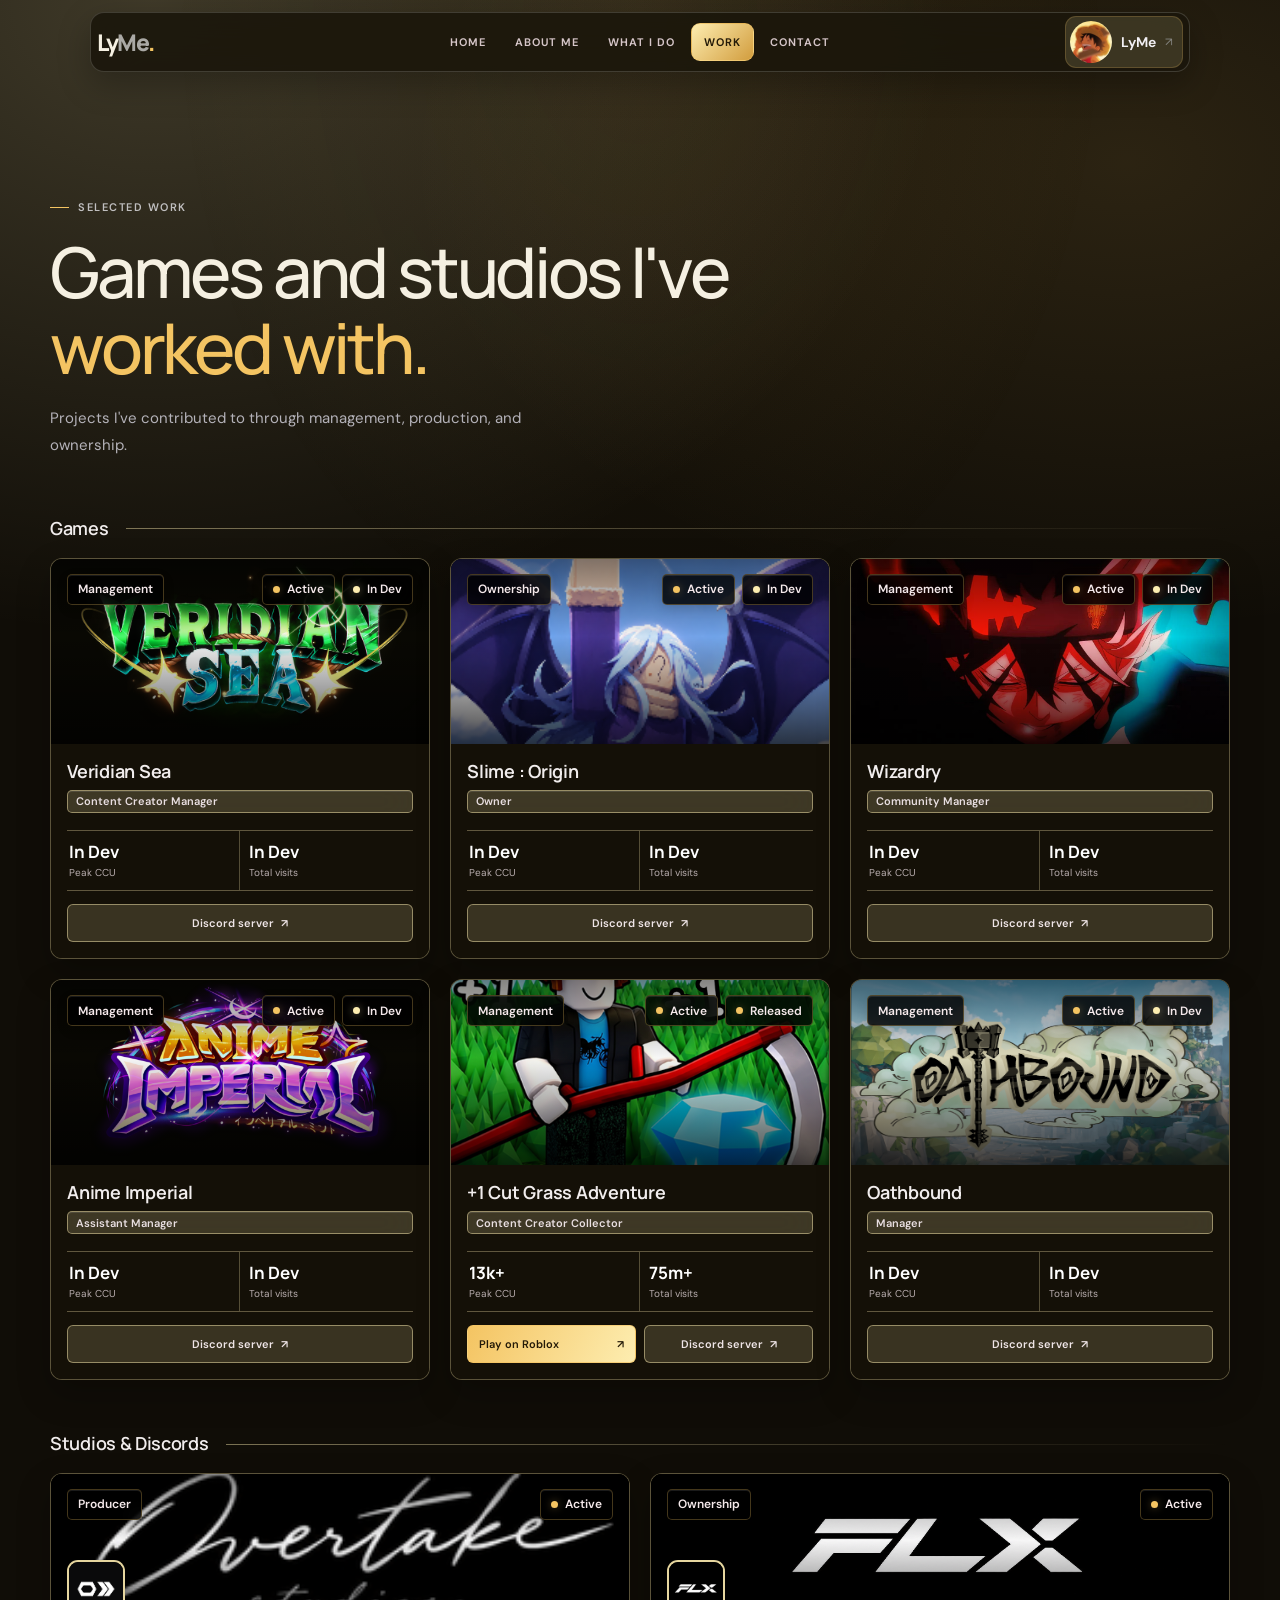
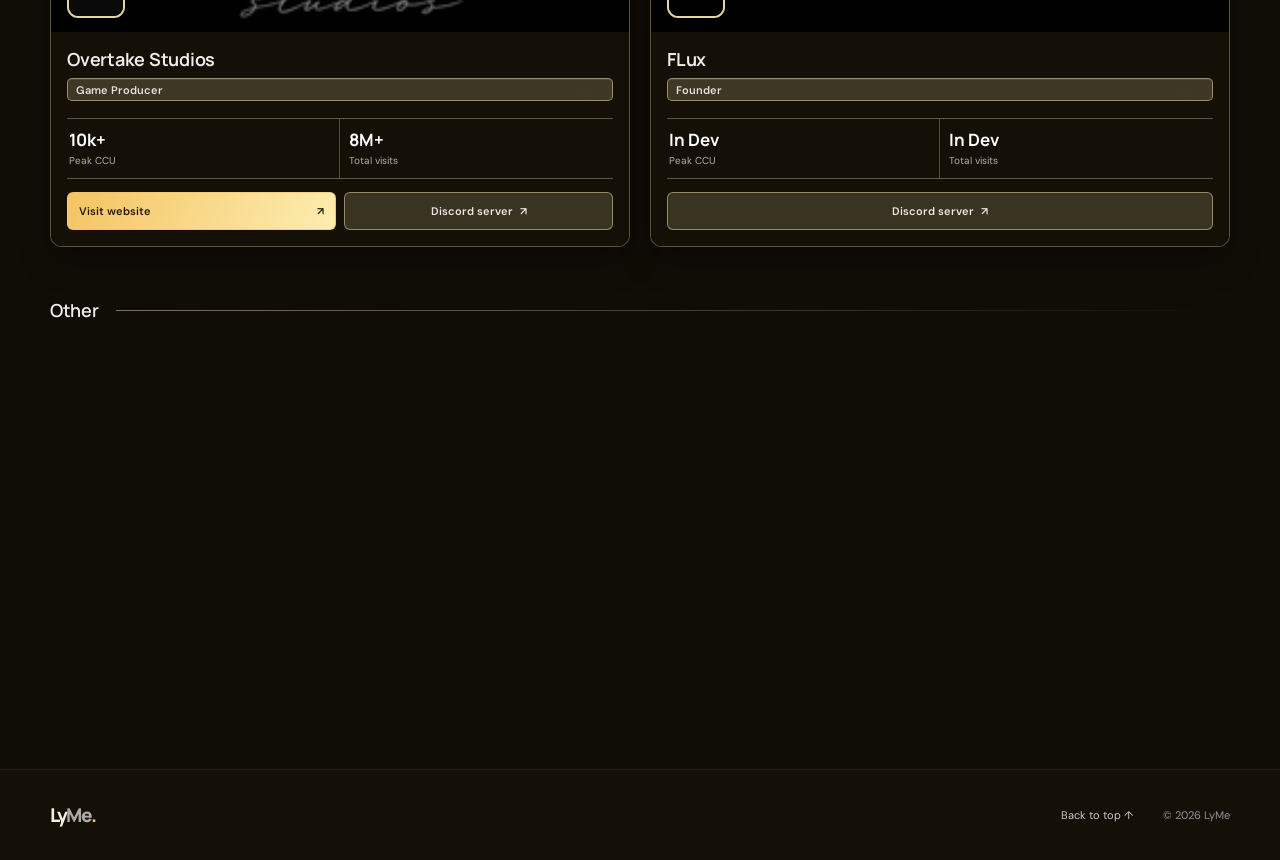
==== commit eca9f434: "luffy" ====
--- a/work.html
+++ b/work.html
@@ -9,6 +9,7 @@
     <link rel="preconnect" href="https://fonts.googleapis.com">
     <link rel="preconnect" href="https://fonts.gstatic.com" crossorigin>
     <link href="https://fonts.googleapis.com/css2?family=DM+Sans:wght@400;500;600;700&family=Manrope:wght@400;500;600;700;800&display=swap" rel="stylesheet">
+    <link rel="icon" href="pfp.jpg" type="image/jpeg">
     <link rel="stylesheet" href="styles.css">
     <script src="portfolio.js" defer></script>
   </head>
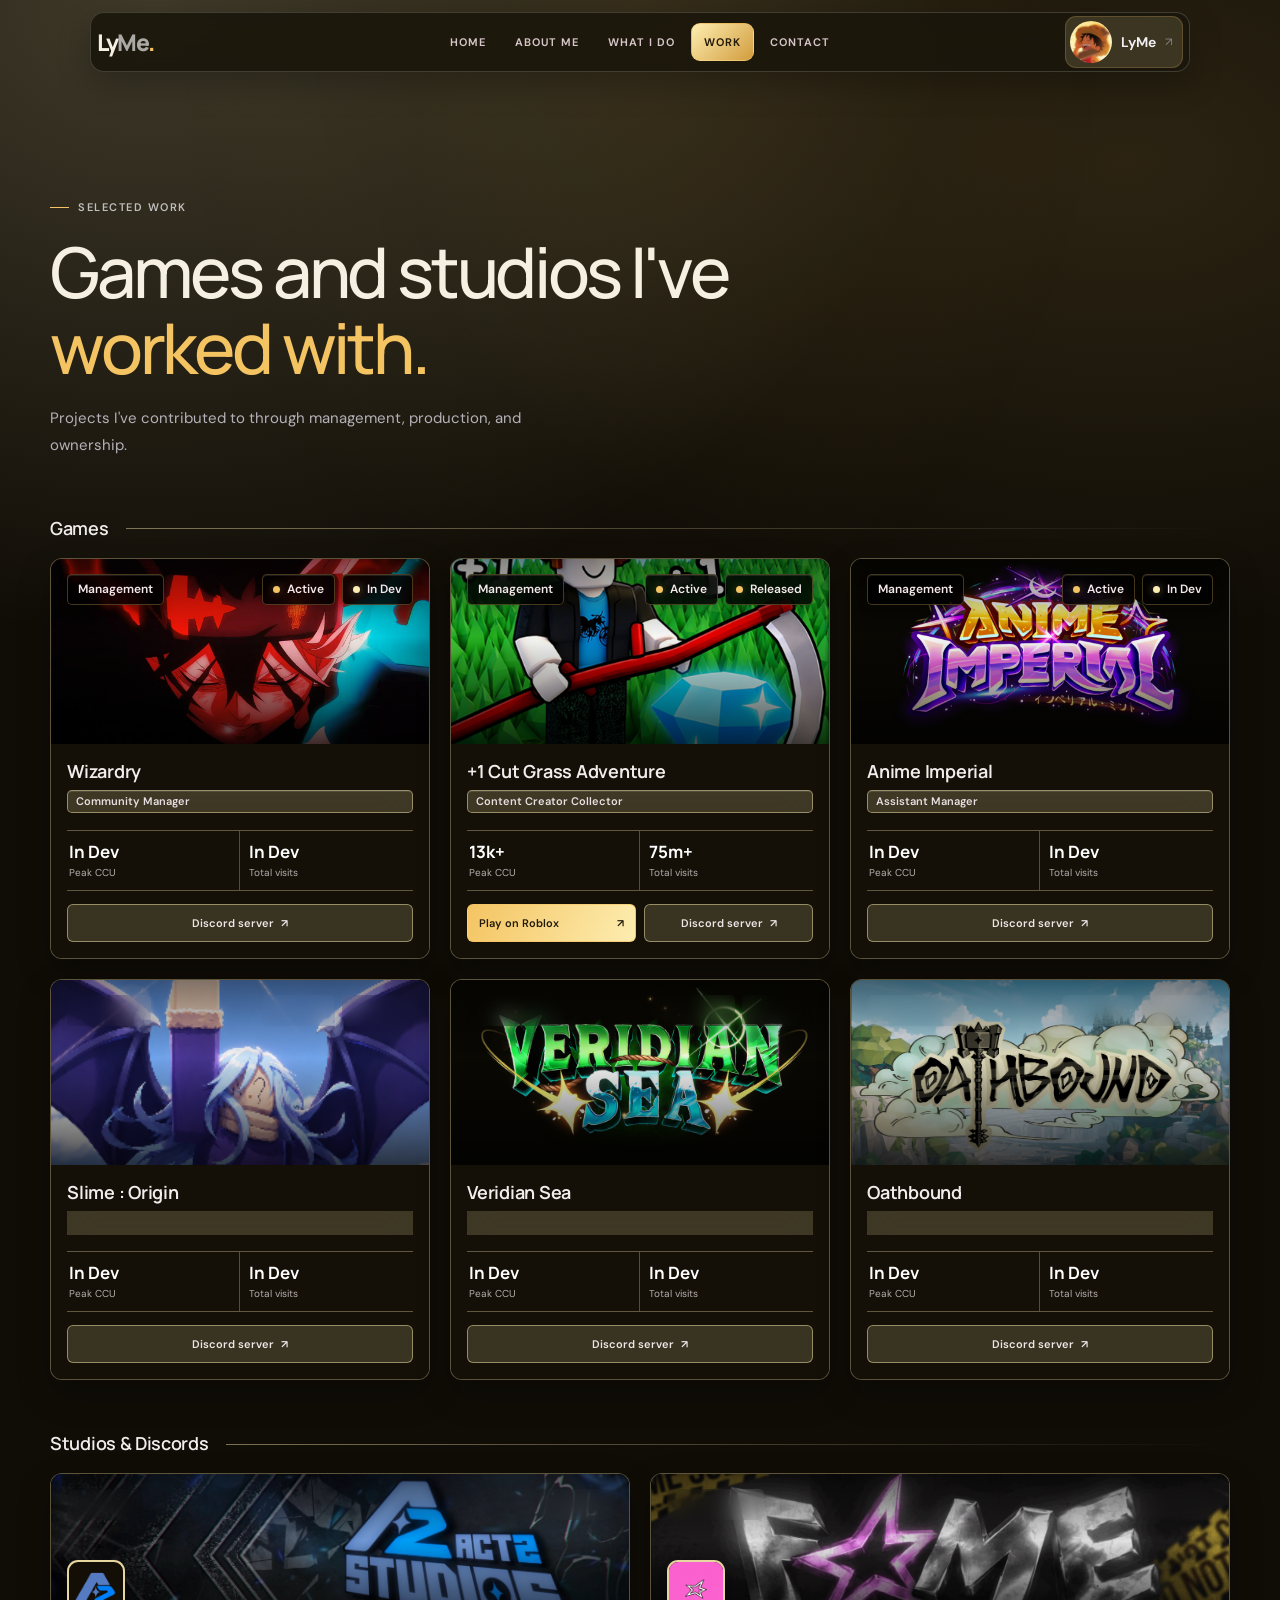
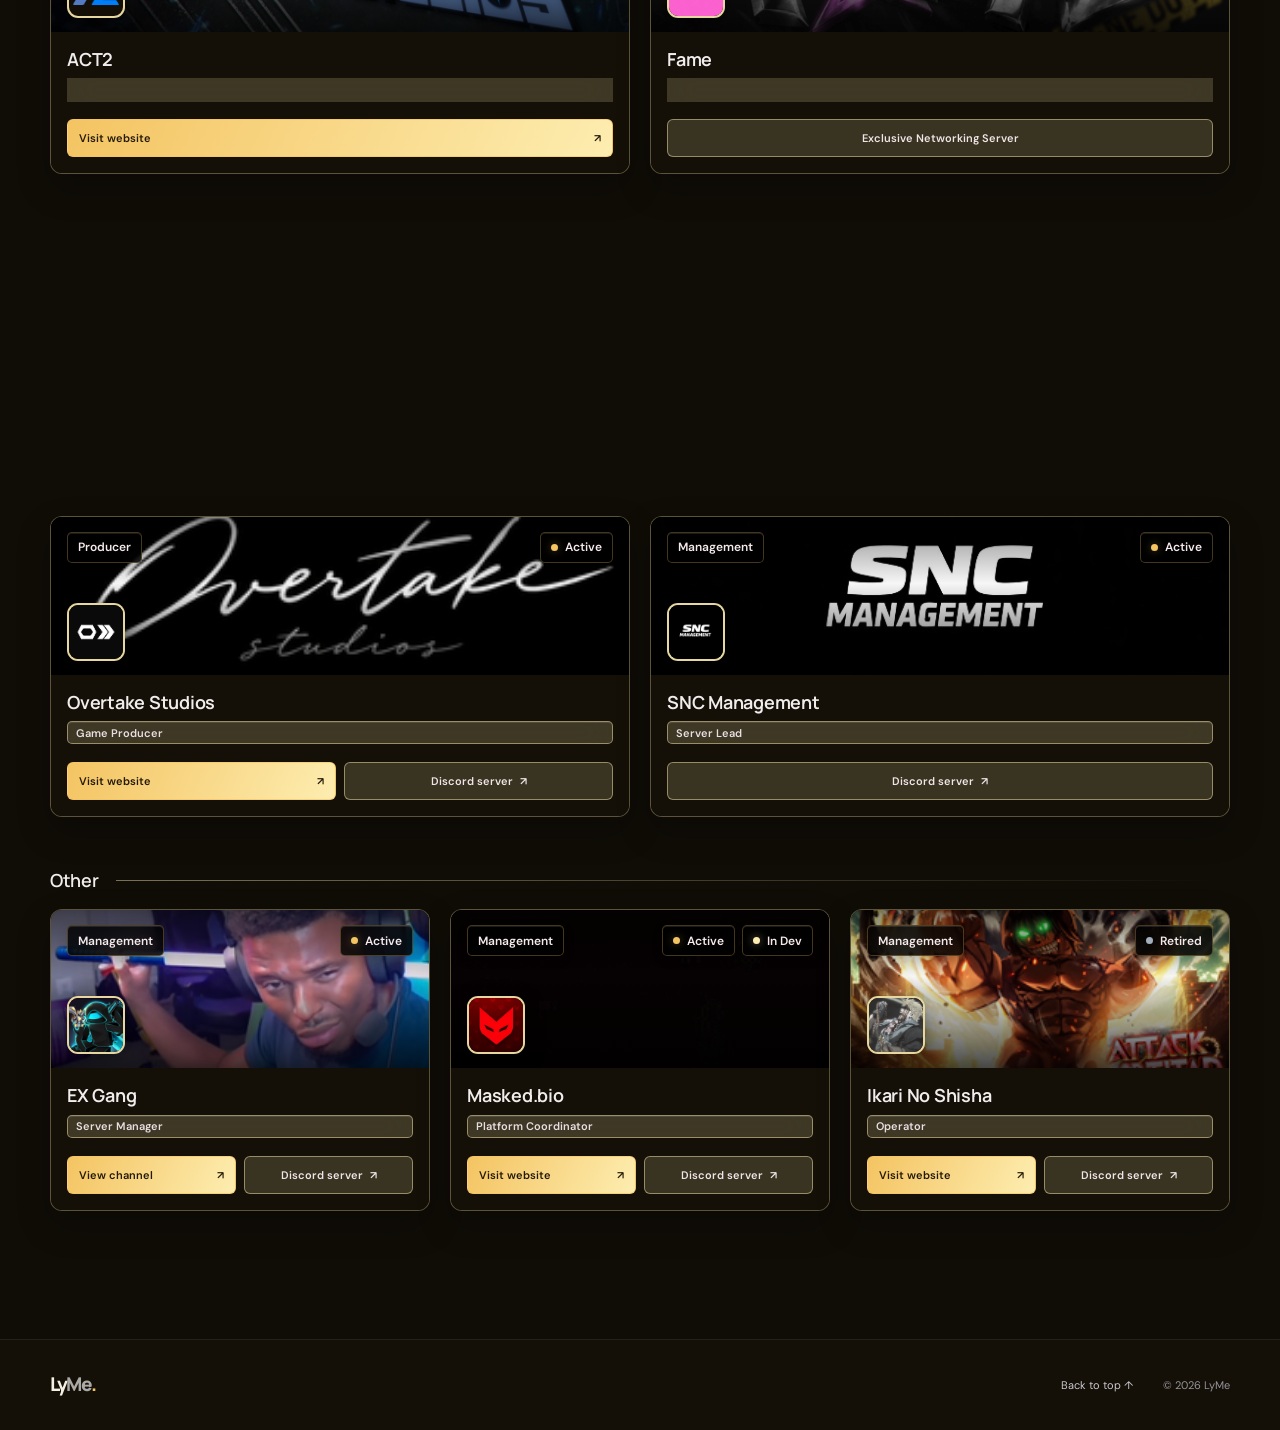
==== commit 0100c138: "snc + others" ====
--- a/work.html
+++ b/work.html
@@ -113,6 +113,7 @@
                 <div class="game-card-links">
                   <a class="project-link" hidden target="_blank" rel="noopener noreferrer"><span class="project-link-label">View project</span><span aria-hidden="true">↗</span></a>
                   <a class="discord-server-link" hidden target="_blank" rel="noopener noreferrer"><span>Discord server</span><span aria-hidden="true">↗</span></a>
+                  <span class="discord-server-link discord-server-label" hidden></span>
                 </div>
               </div>
             </article>
--- a/styles.css
+++ b/styles.css
@@ -121,15 +121,6 @@
 .work-context { margin-bottom: 58px; }
 .work-context-heading .eyebrow { margin-bottom: 20px; }
 .work-context-heading h2 { font-size: clamp(43px, 5.5vw, 63px); }
-.collaborations { display: flex; align-items: center; gap: 22px; min-height: 88px; margin-top: 42px; padding: 15px 20px; border: 1px solid rgba(var(--accent-secondary-rgb),.48); border-radius: 18px; background: linear-gradient(110deg, rgba(var(--accent-secondary-rgb),.24), rgba(0,0,0,.92)); box-shadow: inset 0 1px 0 rgba(var(--accent-rgb),.1); }
-.collaborations-label { flex: 0 0 auto; color: var(--accent); font-size: 10px; font-weight: 700; letter-spacing: 1.5px; white-space: nowrap; }
-.collaborator-list { display: flex; flex: 1; flex-wrap: wrap; align-items: center; gap: 10px; }
-.collaborator { display: inline-flex; align-items: center; gap: 10px; min-height: 54px; padding: 7px 12px; border: 1px solid rgba(var(--accent-secondary-rgb),.46); border-radius: 12px; background: rgba(0,0,0,.76); color: #f5f0e2; font-size: 12px; font-weight: 600; transition: transform .2s ease, border-color .2s ease, background .2s ease; }
-.collaborator-link:hover .collaborator { transform: translateY(-2px); border-color: rgba(var(--accent-rgb),.62); background: rgba(var(--accent-secondary-rgb),.28); }
-.collaborator img { width: 36px; height: 36px; border-radius: 9px; object-fit: cover; }
-.collaborator-link { display: inline-flex; border-radius: 12px; text-decoration: none; }
-.collaborator-arrow { color: var(--accent); font-size: 14px; line-height: 1; }
-.collaborations-empty { margin: 0; color: #aaa6b0; font-size: 12px; }
 .approach-grid { display: grid; grid-template-columns: repeat(3, 1fr); gap: 36px; margin-bottom: 51px; }
 .approach-card { min-height: 160px; padding: 20px; border: 1px solid rgba(255,255,255,.1); border-radius: 16px; background: linear-gradient(145deg, rgba(255,255,255,.065), rgba(255,255,255,.018) 65%, rgba(var(--accent-secondary-rgb),.07)); box-shadow: inset 0 1px 0 rgba(255,255,255,.075), 0 12px 30px rgba(0,0,0,.12); backdrop-filter: blur(18px) saturate(130%); -webkit-backdrop-filter: blur(18px) saturate(130%); }
 .approach-number { display: block; margin-bottom: 19px; color: var(--accent); font: 600 12px var(--font-display); }
@@ -195,7 +186,7 @@
 .game-card-links { display: flex; flex-wrap: wrap; gap: 17px; padding-top: 13px; }
 .project-link, .discord-server-link { display: inline-flex; align-items: center; gap: 7px; color: #d8d2de; font-size: 12px; font-weight: 600; }
 .project-link:hover { color: var(--accent); }
-.discord-server-link:hover { color: var(--accent); }
+a.discord-server-link:hover { color: var(--accent); }
 .project-link span { margin-left: 5px; color: var(--accent); }
 .project-status[hidden], .banner-image[hidden], .banner-placeholder[hidden], .project-role[hidden], .video-trigger[hidden], .project-link[hidden], .discord-server-link[hidden] { display: none; }
 .empty-work { display: grid; min-height: 205px; place-content: center; justify-items: center; border: 1px dashed rgba(255,255,255,.12); border-radius: 13px; background: radial-gradient(ellipse at 50% 100%, rgba(var(--accent-secondary-rgb),.1), transparent 55%); text-align: center; }
@@ -313,8 +304,6 @@
   .section { padding: 81px 0; }
   .work-context { margin-bottom: 35px; }
   .work-context-heading h2 { font-size: clamp(39px, 10vw, 48px); }
-  .collaborations { align-items: flex-start; flex-direction: column; gap: 11px; padding: 15px; }
-  .collaborator-list { width: 100%; }
   .approach-grid { grid-template-columns: 1fr; gap: 9px; margin-bottom: 40px; }
   .approach-card { display: grid; grid-template-columns: 28px 1fr; column-gap: 12px; min-height: 0; padding: 15px; border-radius: 14px; }
   .approach-number { grid-row: 1 / span 2; margin: 2px 0 0; }
@@ -550,7 +539,7 @@
 .project-link, .discord-server-link { min-height: 38px; justify-content: center; flex: 1 1 120px; padding: 9px 11px; border: 1px solid rgba(var(--accent-secondary-rgb),.48); border-radius: 6px; background: rgba(var(--accent-secondary-rgb),.16); color: #efe5e7; font-size: 11px; }
 .project-link { border-color: rgba(var(--accent-rgb),.65); background: linear-gradient(115deg, var(--accent), var(--accent-secondary)); color: #241a08; }
 .project-link:hover { border-color: var(--accent); background: linear-gradient(115deg, var(--accent-secondary), var(--accent)); color: #241a08; }
-.discord-server-link:hover { border-color: rgba(var(--accent-rgb),.55); background: rgba(var(--accent-secondary-rgb),.28); color: #fff; }
+a.discord-server-link:hover { border-color: rgba(var(--accent-rgb),.55); background: rgba(var(--accent-secondary-rgb),.28); color: #fff; }
 .project-link span { margin-left: 0; color: inherit; }
 .project-link span[aria-hidden="true"] { margin-left: auto; }
 .featured-projects-actions { display: flex; justify-content: center; margin-top: 28px; }
@@ -579,5 +568,4 @@
 .project-card:hover, .project-card:focus-within { transform: translateY(-4px); border-color: rgba(var(--accent-rgb),.68); box-shadow: 0 20px 46px rgba(0,0,0,.4), 0 0 26px rgba(var(--accent-secondary-rgb),.24); }
 .project-card:hover .banner-image, .project-card:focus-within .banner-image { transform: scale(1.035); }
 .banner-image { transition: transform .35s ease; }
-.collaborator:hover, .collaborator-link:hover .collaborator, .collaborator-link:focus-visible .collaborator { transform: translateY(-3px); border-color: rgba(var(--accent-rgb),.7); background: linear-gradient(110deg, rgba(var(--accent-secondary-rgb),.34), rgba(var(--accent-rgb),.12)); box-shadow: 0 6px 20px rgba(var(--accent-secondary-rgb),.24); }
 .contact-profile.is-tilting { transition: transform .16s ease; }
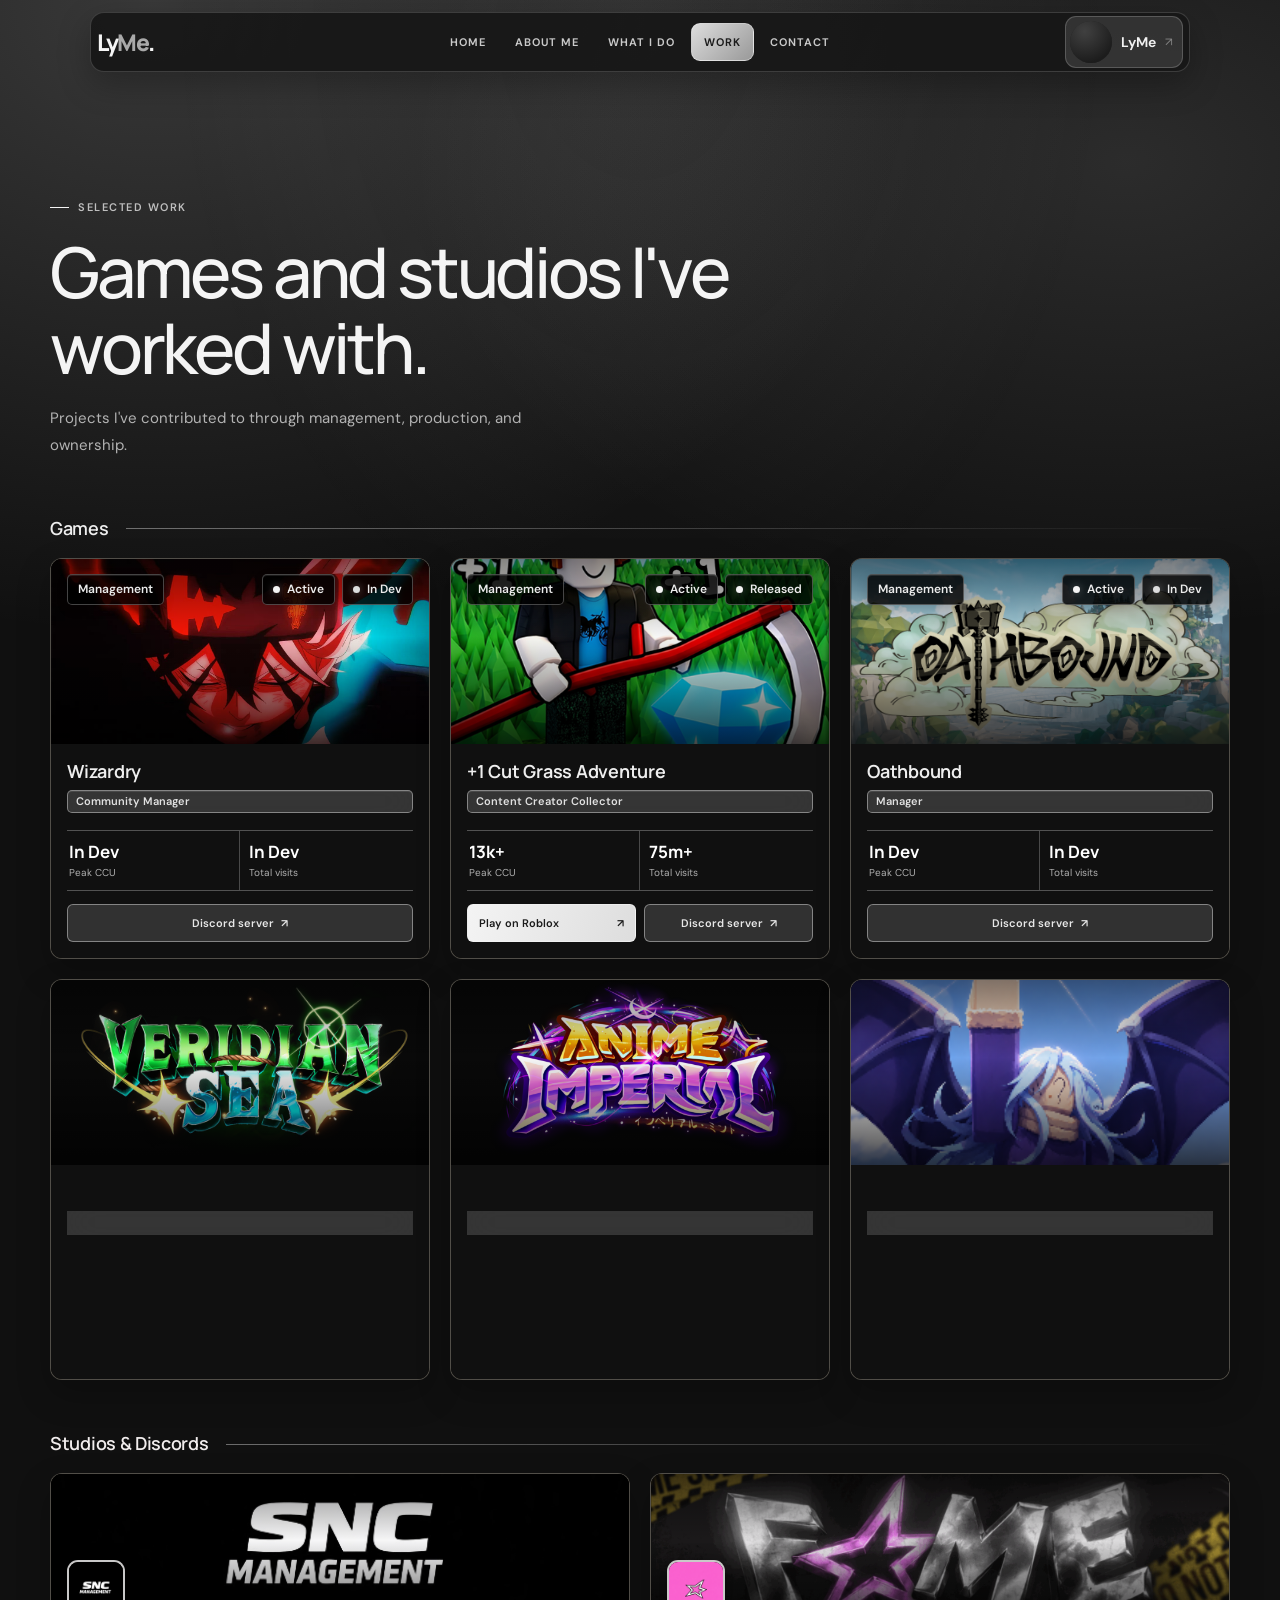
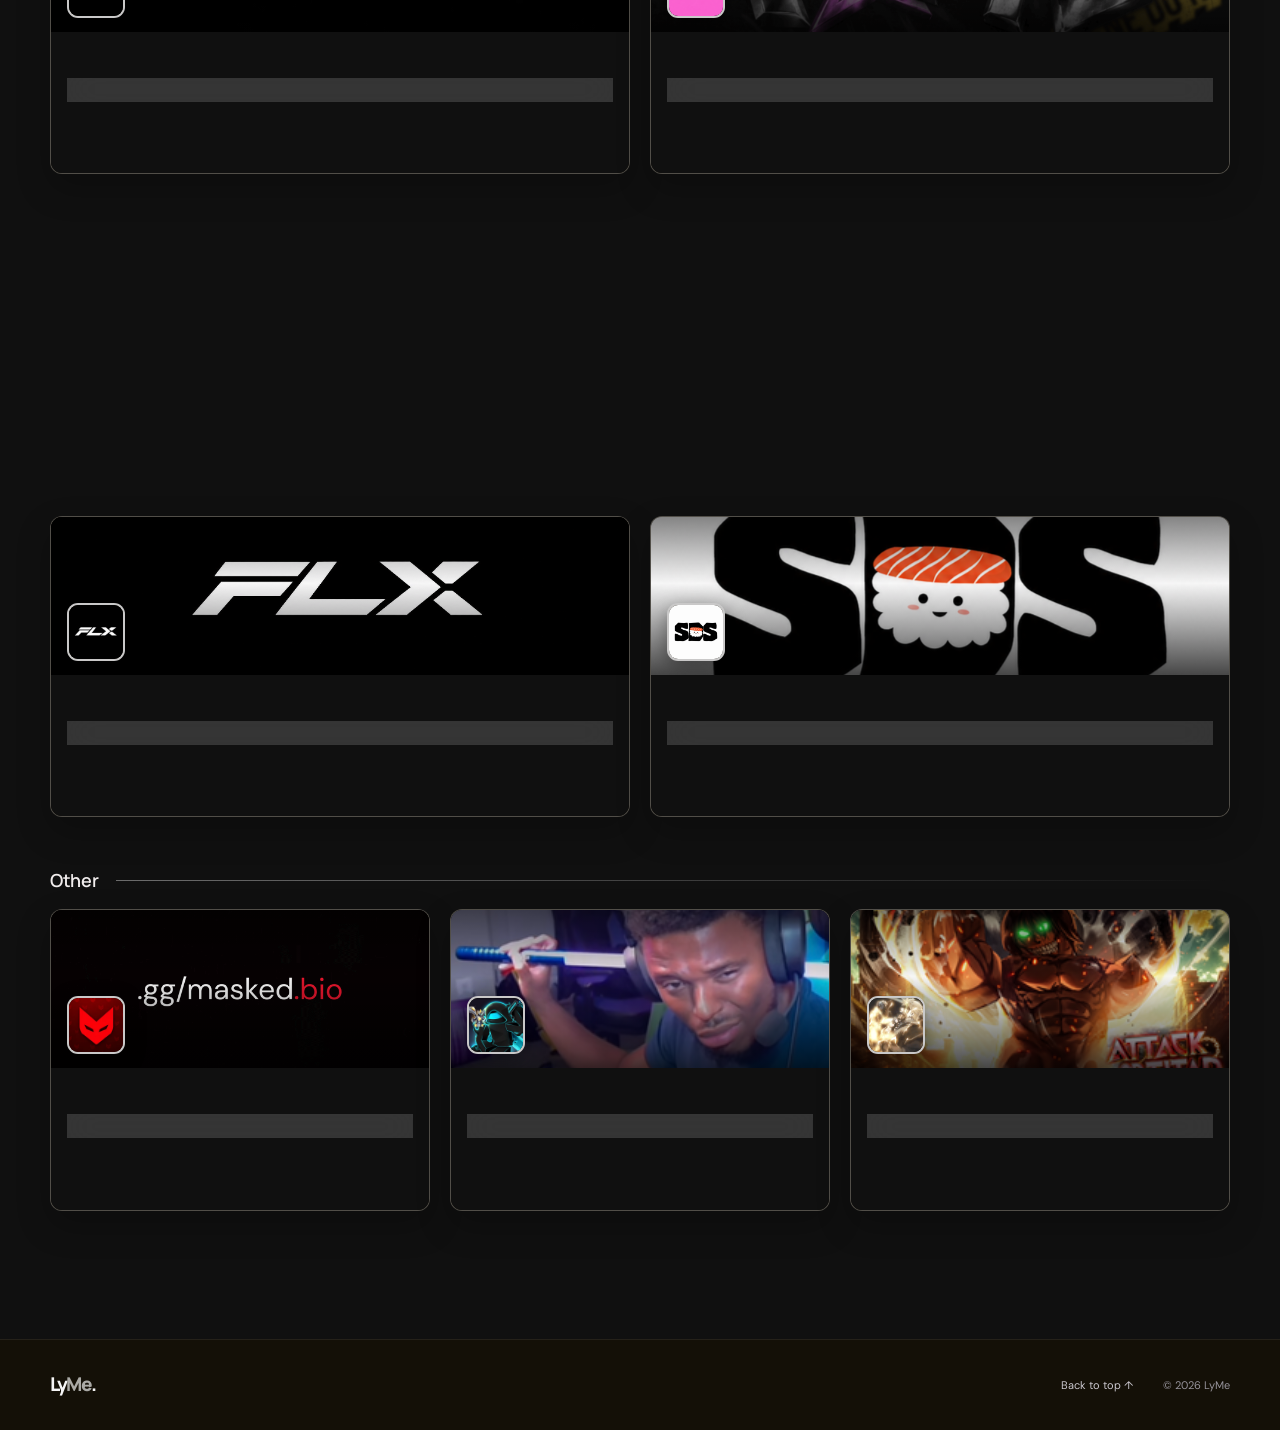
==== commit 077bd453: "uniqueness 2 test" ====
--- a/work.html
+++ b/work.html
@@ -9,13 +9,16 @@
     <link rel="preconnect" href="https://fonts.googleapis.com">
     <link rel="preconnect" href="https://fonts.gstatic.com" crossorigin>
     <link href="https://fonts.googleapis.com/css2?family=DM+Sans:wght@400;500;600;700&family=Manrope:wght@400;500;600;700;800&display=swap" rel="stylesheet">
-    <link rel="icon" href="pfp.jpg" type="image/jpeg">
+    <link rel="icon" href="webicon.jpg" type="image/jpeg">
     <link rel="stylesheet" href="styles.css">
     <script src="portfolio.js" defer></script>
   </head>
   <body data-page="work" data-section="work">
     <div class="page-transition" aria-hidden="true">
-      <img src="pfp.jpg" alt="">
+      <div class="page-transition-content">
+        <img class="page-transition-avatar" alt="" hidden>
+        <span class="page-transition-indicator" role="status" aria-label="Loading profile"></span>
+      </div>
     </div>
     <a class="skip-link" href="#main">Skip to content</a>
     <header class="site-header">
--- a/styles.css
+++ b/styles.css
@@ -1,19 +1,19 @@
 :root {
   color-scheme: dark;
-  --page: #100d07;
-  --panel: #191408;
-  --panel-soft: rgba(244, 196, 98, 0.04);
-  --text: #f5f0e2;
-  --muted: #b9b09b;
-  --quiet: #837b68;
-  --line: rgba(253, 237, 176, 0.12);
-  --accent: #f4c462;
-  --accent-secondary: #fdedb0;
-  --accent-rgb: 244,196,98;
-  --accent-secondary-rgb: 253,237,176;
-  --nav-tint-start: #f4c462;
-  --nav-tint-end: #c99435;
-  --hero-banner-image: url("banner.png"); /* Replace this URL to change the home hero banner. */
+  --page: #101010;
+  --panel: #191919;
+  --panel-soft: rgba(255, 255, 255, 0.04);
+  --text: #f5f5f5;
+  --muted: #b9b9b9;
+  --quiet: #838383;
+  --line: rgba(255, 255, 255, 0.12);
+  --accent: #f4f4f4;
+  --accent-secondary: #dddddd;
+  --accent-rgb: 244,244,244;
+  --accent-secondary-rgb: 221,221,221;
+  --nav-tint-start: #f4f4f4;
+  --nav-tint-end: #888888;
+  --hero-banner-image: none;
   --font-display: "Manrope", "DM Sans", sans-serif;
   --font-body: "DM Sans", sans-serif;
 }
@@ -21,8 +21,8 @@
 * { box-sizing: border-box; }
 html { scroll-behavior: smooth; scroll-padding-top: 92px; }
 body {
-  --nav-tint-start: #f4c462;
-  --nav-tint-end: #c99435;
+  --nav-tint-start: #f4f4f4;
+  --nav-tint-end: #888888;
   margin: 0;
   overflow-x: clip;
   background:
@@ -43,10 +43,36 @@
   content: "";
   pointer-events: none;
 }
-body[data-section="about"] { --nav-tint-start: #fdedb0; --nav-tint-end: #c99435; }
-body[data-section="what-i-do"] { --nav-tint-start: #f4c462; --nav-tint-end: #b9852b; }
-body[data-section="work"] { --nav-tint-start: #fdedb0; --nav-tint-end: #d29d3e; }
-body[data-section="contact"] { --nav-tint-start: #f4c462; --nav-tint-end: #b9852b; }
+body:not(.discord-theme-ready)::after {
+  position: fixed;
+  z-index: 8;
+  inset: 0;
+  backdrop-filter: grayscale(1);
+  content: "";
+  pointer-events: none;
+}
+body:not(.discord-theme-ready) .project-card--game,
+body:not(.discord-theme-ready) .project-card--studio,
+body:not(.discord-theme-ready) .project-card--other {
+  position: relative;
+  z-index: 9;
+}
+body:not(.discord-theme-ready) .site-header,
+body:not(.discord-theme-ready) .skip-link,
+body:not(.discord-theme-ready) .video-modal { filter: grayscale(1); }
+body:not(.discord-theme-ready) .project-card--game .banner-placeholder,
+body:not(.discord-theme-ready) .project-card--studio .banner-placeholder,
+body:not(.discord-theme-ready) .project-card--other .banner-placeholder,
+body:not(.discord-theme-ready) .project-card--game .banner-topline,
+body:not(.discord-theme-ready) .project-card--studio .banner-topline,
+body:not(.discord-theme-ready) .project-card--other .banner-topline,
+body:not(.discord-theme-ready) .project-card--game .game-card-details,
+body:not(.discord-theme-ready) .project-card--studio .game-card-details,
+body:not(.discord-theme-ready) .project-card--other .game-card-details { filter: grayscale(1); }
+body[data-section="about"] { --nav-tint-start: #dddddd; --nav-tint-end: #888888; }
+body[data-section="what-i-do"] { --nav-tint-start: #f4f4f4; --nav-tint-end: #777777; }
+body[data-section="work"] { --nav-tint-start: #dddddd; --nav-tint-end: #999999; }
+body[data-section="contact"] { --nav-tint-start: #f4f4f4; --nav-tint-end: #777777; }
 body.modal-open { overflow: hidden; }
 a { color: inherit; text-decoration: none; }
 button { color: inherit; font: inherit; }
@@ -135,7 +161,7 @@
 .project-grid { display: grid; grid-template-columns: repeat(2, minmax(0, 1fr)); gap: 19px; }
 .project-card { overflow: hidden; min-width: 0; border: 1px solid rgba(255,255,255,.12); border-radius: 18px; background: linear-gradient(145deg, rgba(255,255,255,.065), rgba(255,255,255,.018)); box-shadow: inset 0 1px 0 rgba(255,255,255,.075), 0 16px 40px rgba(0,0,0,.22); backdrop-filter: blur(18px) saturate(125%); -webkit-backdrop-filter: blur(18px) saturate(125%); transition: transform .25s ease, border-color .25s ease, box-shadow .25s ease; }
 .project-card:hover { transform: translateY(-3px); border-color: rgba(var(--accent-rgb),.42); box-shadow: inset 0 1px 0 rgba(255,255,255,.1), 0 20px 46px rgba(0,0,0,.27), 0 0 24px rgba(var(--accent-rgb),.08); }
-.game-banner { position: relative; height: 250px; overflow: hidden; background: radial-gradient(ellipse at 51% 42%, #45351b 0, #211a0d 45%, #141109 82%); }
+.game-banner { position: relative; height: 250px; overflow: hidden; background: radial-gradient(ellipse at 51% 42%, #454545 0, #212121 45%, #141414 82%); }
 .banner-image { position: absolute; inset: 0; width: 100%; height: 100%; object-fit: cover; object-position: center 42%; }
 .asset-video-preview, .asset-video-embed { position: absolute; z-index: 0; inset: 0; width: 100%; height: 100%; border: 0; object-fit: cover; }
 .asset-video-embed { pointer-events: none; }
@@ -463,28 +489,53 @@
 
 .page-transition {
   position: fixed;
-  z-index: 20;
+  z-index: 100;
   inset: 0;
   display: grid;
   place-items: center;
-  transform: translateY(-102%);
+  transform: translateY(0);
   background:
-    radial-gradient(ellipse at 50% 50%, rgba(var(--accent-rgb),.2), transparent 34%),
-    linear-gradient(135deg, #1d170b, #100d07 62%, #211907);
+    radial-gradient(ellipse at 50% 50%, rgba(var(--accent-rgb),.14), transparent 44%),
+    var(--page);
+  pointer-events: auto;
+}
+
+.page-transition-content {
+  position: relative;
+  display: grid;
+  width: 156px;
+  aspect-ratio: 1;
+  place-items: center;
+}
+
+.page-transition-avatar {
+  width: 112px;
+  aspect-ratio: 1;
+  border: 2px solid rgba(var(--accent-secondary-rgb),.55);
+  border-radius: 50%;
+  object-fit: cover;
+  box-shadow: 0 0 30px rgba(var(--accent-rgb),.2);
+}
+
+.page-transition-avatar[hidden] { display: none; }
+
+.page-transition-indicator {
+  position: absolute;
+  inset: 0;
+  border: 3px solid rgba(var(--accent-secondary-rgb),.22);
+  border-top-color: var(--accent);
+  border-radius: 50%;
+  box-shadow: 0 0 28px rgba(var(--accent-rgb),.18);
+  animation: page-transition-spin .8s linear infinite;
+}
+
+.profile-ready .page-transition {
   pointer-events: none;
   animation: page-curtain-reveal .8s cubic-bezier(.76, 0, .24, 1) both;
 }
 
-.page-transition img {
-  width: clamp(160px, 30vw, 280px);
-  aspect-ratio: 1;
-  border: 4px solid rgba(var(--accent-secondary-rgb),.9);
-  border-radius: 50%;
-  object-fit: cover;
-  box-shadow: 0 0 0 12px rgba(var(--accent-rgb),.12), 0 0 90px rgba(var(--accent-rgb),.34);
-}
-
 .page-leaving .page-transition {
+  pointer-events: auto;
   animation: page-curtain-cover .52s cubic-bezier(.76, 0, .24, 1) both;
 }
 
@@ -502,13 +553,20 @@
   to { transform: translateY(0); }
 }
 
+@keyframes page-transition-spin {
+  to { transform: rotate(360deg); }
+}
+
 @media (prefers-reduced-motion: reduce) {
-  .page-transition { transform: translateY(-102%); animation: none; }
+  .page-transition { transform: translateY(0); animation: none; pointer-events: auto; }
+  .profile-ready .page-transition { transform: translateY(-102%); pointer-events: none; }
+  .page-leaving .page-transition { transform: translateY(0); pointer-events: auto; }
+  .page-transition-indicator { animation: none; }
 }
 .project-group-heading > span { height: 1px; flex: 1; background: linear-gradient(90deg, rgba(var(--accent-secondary-rgb),.45), transparent); }
 .project-card { display: flex; flex-direction: column; border: 1px solid rgba(var(--accent-secondary-rgb),.3); border-radius: 12px; background: #141007; box-shadow: 0 14px 34px rgba(0,0,0,.24); }
 .project-card:hover { border-color: rgba(var(--accent-rgb),.42); box-shadow: 0 18px 40px rgba(0,0,0,.32); }
-.game-banner { height: 185px; flex: 0 0 auto; background: #090803; }
+.game-banner { height: 185px; flex: 0 0 auto; background: #090909; }
 .project-card--studio .game-banner, .project-card--other .game-banner { height: 158px; }
 .banner-image { object-position: center; }
 .banner-shade { background: linear-gradient(180deg, rgba(0,0,0,.48), rgba(0,0,0,.03) 42%, rgba(0,0,0,.72)); }
